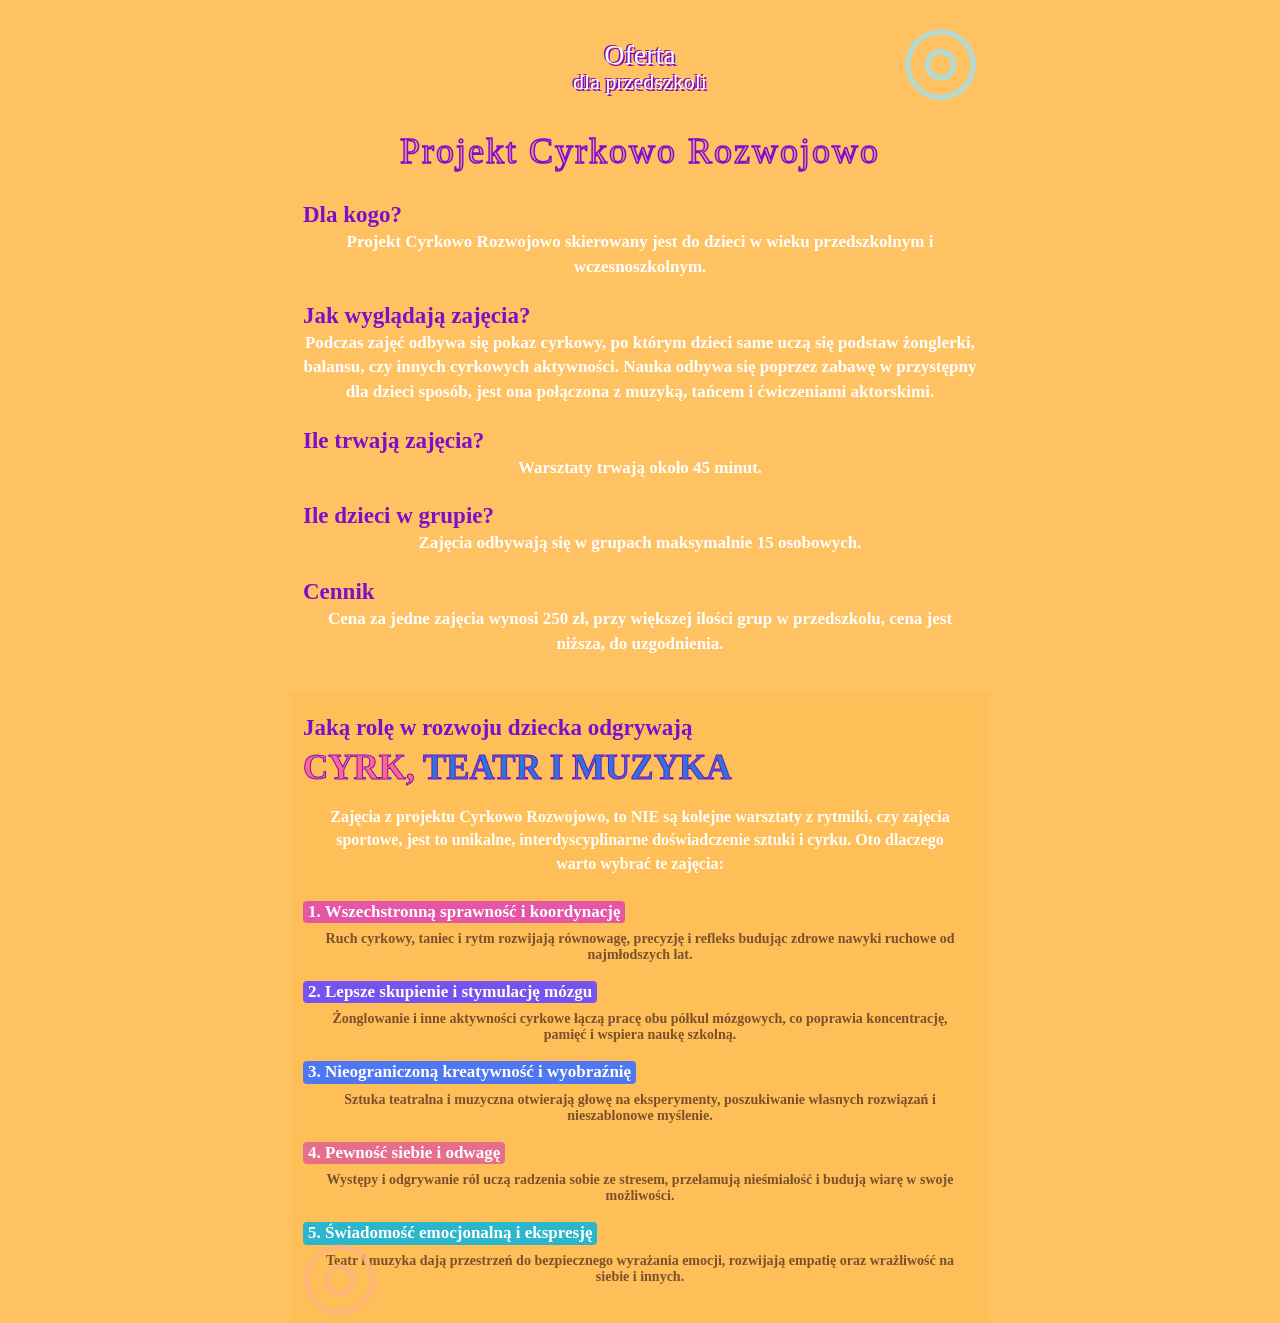
==== cyrkowo-rozwojowo.html @ 3b6eecaa "updates" ====
<!doctype html>
<html lang="pl">
<head>
    <meta charset="utf-8">
    <meta name="viewport" content="width=device-width,initial-scale=1">
    <title>Cyrkowo Rozwojowo | Animacje Jagódka</title>
    <meta name="description"
          content="Projekt Cyrkowo Rozwojowo — twórcze zajęcia cyrkowe dla dzieci w wieku przedszkolnym.">
    <link rel="stylesheet" href="css/styles.css">
    <script src="js/site-header.js" defer></script>
</head>
<body class="offer-page">
<site-header current="offer"></site-header>
<main class="offer-content doodles">
    <header class="offer-heading"><p>Oferta<br><span>dla przedszkoli</span></p>
        <h1>Projekt Cyrkowo Rozwojowo</h1></header>
    <section class="offer-details" aria-label="Informacje o projekcie">
        <h2>Dla kogo?</h2>
        <p>Projekt Cyrkowo Rozwojowo skierowany jest do dzieci w wieku przedszkolnym i wczesnoszkolnym.</p>
        <h2>Jak wyglądają zajęcia?</h2>
        <p>Podczas zajęć odbywa się pokaz cyrkowy, po którym dzieci same uczą się podstaw żonglerki, balansu, czy innych
            cyrkowych aktywności. Nauka odbywa się poprzez zabawę w przystępny dla dzieci sposób, jest ona połączona z
            muzyką, tańcem i ćwiczeniami aktorskimi.</p>
        <h2>Ile trwają zajęcia?</h2>
        <p>Warsztaty trwają około 45 minut.</p>
        <h2>Ile dzieci w grupie?</h2>
        <p>Zajęcia odbywają się w grupach maksymalnie 15 osobowych.</p>
        <h2>Cennik</h2>
        <p>Cena za jedne zajęcia wynosi 250 zł, przy większej ilości grup w przedszkolu, cena jest niższa, do
            uzgodnienia.</p>
    </section>
    <section class="benefits" aria-labelledby="benefits-title"><h2 id="benefits-title">Jaką rolę w rozwoju dziecka
        odgrywają</h2>
        <h3><span>CYRK,</span> TEATR I MUZYKA</h3>
        <p>Zajęcia z projektu Cyrkowo Rozwojowo, to NIE są kolejne warsztaty z rytmiki, czy zajęcia sportowe, jest to
            unikalne, interdyscyplinarne doświadczenie sztuki i cyrku. Oto dlaczego warto wybrać te zajęcia:</p>
        <ol>
            <li><h4>Wszechstronną sprawność i koordynację</h4>
                <p>Ruch cyrkowy, taniec i rytm rozwijają równowagę, precyzję i refleks budując zdrowe nawyki ruchowe od
                    najmłodszych lat.</p></li>
            <li><h4>Lepsze skupienie i stymulację mózgu</h4>
                <p>Żonglowanie i inne aktywności cyrkowe łączą pracę obu półkul mózgowych, co poprawia koncentrację,
                    pamięć i wspiera naukę szkolną.</p></li>
            <li><h4>Nieograniczoną kreatywność i wyobraźnię</h4>
                <p>Sztuka teatralna i muzyczna otwierają głowę na eksperymenty, poszukiwanie własnych rozwiązań i
                    nieszablonowe myślenie.</p></li>
            <li><h4>Pewność siebie i odwagę</h4>
                <p>Występy i odgrywanie ról uczą radzenia sobie ze stresem, przełamują nieśmiałość i budują wiarę w
                    swoje możliwości.</p></li>
            <li><h4>Świadomość emocjonalną i ekspresję</h4>
                <p>Teatr i muzyka dają przestrzeń do bezpiecznego wyrażania emocji, rozwijają empatię oraz wrażliwość na
                    siebie i innych.</p></li>
        </ol>
    </section>
</main>
</body>
</html>
---- css/styles.css ----
:root{--green:#69c795;--orange:#ffc263;--red:#ef4a2f;--cream:#fff2c2;--purple:#7d0fc8;--blue:#167ebd;--ink:#5b351d}*{box-sizing:border-box}html{scroll-behavior:smooth}body{margin:0;font-family:"Comic Sans MS","Comic Sans",cursive;color:#fff;background:var(--green)}a{color:inherit;text-decoration:none}
.site-header{position:absolute;inset:0 0 auto;z-index:5;height:150px;pointer-events:none}.navbar{width:min(1180px,100% - 32px);margin:auto;display:flex;justify-content:space-between;align-items:flex-start;gap:40px;pointer-events:auto}.brand{width:158px;height:125px;padding:25px 4px 10px;display:flex;flex-direction:column;align-items:center;justify-content:center;border-radius:44% 56% 48% 52%;background:rgba(168,224,221,.82);color:#fff;font:700 38px/.8 "Comic Sans MS",cursive;letter-spacing:-4px;text-shadow:-2px -2px 0 var(--purple),2px -2px 0 var(--purple),-2px 2px 0 var(--purple),2px 2px 0 var(--purple);transform:rotate(-2deg)}.brand-small{color:#27612a;font-size:21px;letter-spacing:2px;text-shadow:none;transform:rotate(-12deg)}.brand>span:last-child>span{display:inline-block;color:#8d36c9}.nav-links{display:flex;gap:clamp(34px,7vw,92px);padding-top:48px}.nav-links a{position:relative;z-index:0;color:#fff;font-size:31px;font-weight:700;line-height:1;text-shadow:-2px -2px 0 var(--purple),2px -2px 0 var(--purple),-2px 2px 0 var(--purple),2px 2px 0 var(--purple)}.nav-links a:before{content:"";position:absolute;z-index:-1;inset:-17px -27px;background:#addddd;opacity:.85;border-radius:44% 56% 48% 52%}.nav-links a:last-child:before{background:#fff02e;border-radius:50%}.nav-links a[aria-current=page]{color:#fff59b}
.home-hero{position:relative;min-height:100vh;overflow:hidden;padding-top:280px}.home-copy{position:relative;z-index:2;width:min(760px,100% - 260px);margin:0 auto;text-align:center}.home-eyebrow{margin:34px 0 4px;color:var(--cream);font-size:clamp(32px,4.3vw,58px);line-height:1.2;font-weight:700;text-shadow:3px 3px #8a6844}.home-copy h1{margin:0;font-size:clamp(55px,7vw,92px);line-height:1.1;letter-spacing:3px;background:linear-gradient(90deg,#e84426 5%,#ff9b22 20%,#19abd0 38%,#ca16d0 54%,#67b537 72%,#f04c35 90%);-webkit-background-clip:text;color:transparent;-webkit-text-stroke:2px #836144}.home-skills{margin:63px auto 0;padding:0;display:flex;flex-wrap:wrap;justify-content:center;gap:22px 24px;list-style:none;font-size:clamp(23px,3vw,38px);line-height:1.1;font-weight:700}.home-skills li{color:#f6535d;-webkit-text-stroke:1.5px #713120}.home-skills li:nth-child(2){color:#bedc36}.home-skills li:nth-child(3){color:#42d8da}.home-skills li:nth-child(4){color:#ff9a2e}.home-skills li:nth-child(5){color:#ce43ee}.home-skills li:nth-child(6){color:#fff0b3}.home-more{margin:65px 0 30px;color:var(--cream);font-size:clamp(21px,2.7vw,34px);font-weight:700;text-shadow:2px 2px #98704d}.tree{position:absolute;inset:-40px auto 0 0;width:45%;height:100%;background:radial-gradient(ellipse at 28% 15%,rgba(31,157,60,.85) 0 22%,transparent 43%),radial-gradient(ellipse at 12% 26%,#85d126 0 24%,transparent 48%),radial-gradient(ellipse at 34% 28%,#2eb85b 0 25%,transparent 50%);opacity:.9}.tree span{position:absolute;left:60px;top:285px;width:85px;height:72%;background:linear-gradient(90deg,#854432,#b44f37 40%,#633827 70%,#a24c32);clip-path:polygon(25% 0,50% 9%,73% 0,68% 32%,95% 100%,2% 100%,29% 32%)}.juggling{position:absolute;right:1%;top:46%;width:190px;height:260px}.juggling i{position:absolute;width:62px;height:116px;border-radius:50%;background:repeating-linear-gradient(35deg,#7c55b0 0 22px,#78c5b3 23px 46px);transform:rotate(29deg)}.juggling i:nth-child(2){right:0;top:45px;background:repeating-linear-gradient(-35deg,#c8d55c 0 22px,#e7d55c 23px 46px)}.juggling b{position:absolute;width:18px;height:10px;background:#89ced1;transform:rotate(23deg);top:-30px;left:10px;box-shadow:66px -43px 0 #89ced1,116px -4px 0 #89ced1}
.about-layout{min-height:100vh;display:grid;grid-template-columns:41% 59%;background:var(--red)}.about-photo{min-height:100vh;background:url('../assets/jagoda-stasienko.jpg') center/cover no-repeat}.about-copy{min-height:100vh;padding:55px max(38px,8vw) 45px;display:flex;flex-direction:column;align-items:center;justify-content:center;text-align:center}.about-copy h1,.contact-content h1{margin:0 0 24px;color:#fff;font-size:clamp(35px,5vw,55px);text-shadow:-2px -2px 0 #173f8e,2px -2px 0 #173f8e,-2px 2px 0 #173f8e,2px 2px 0 #173f8e}.about-copy p{max-width:590px;margin:0;font-size:clamp(18px,2vw,27px);font-weight:700;line-height:1.47}.doodles{position:relative;overflow:hidden}.doodles:before,.doodles:after{content:"◎";position:absolute;color:rgba(167,222,230,.85);font-size:92px;line-height:1}.doodles:before{top:12px;right:7px;transform:rotate(18deg)}.doodles:after{left:7px;bottom:4px;color:rgba(255,176,132,.7);transform:rotate(-18deg)}
.offer-page,.contact-page{background:var(--orange)}.offer-content{max-width:700px;min-height:100vh;margin:auto;padding:42px 13px 30px;text-align:center}.offer-heading p{margin:0;color:#fff;font-size:28px;line-height:.9;text-shadow:-1.5px -1.5px var(--purple),1.5px 1.5px var(--purple)}.offer-heading p span{font-size:22px}.offer-heading h1{margin:38px 0 30px;color:#f78a90;font-size:36px;font-weight:400;letter-spacing:2px;-webkit-text-stroke:1.5px var(--purple)}.offer-details h2,.benefits>h2{margin:23px 0 2px;color:var(--purple);font-size:23px;text-align:left}.offer-details p{margin:0;font-size:17px;font-weight:700;line-height:1.45}.benefits{margin:35px -13px -30px;padding:1px 13px 20px;background:rgba(255,190,85,.75)}.benefits>h3{margin:7px 0 17px;color:#2678dc;font-size:35px;text-align:left;-webkit-text-stroke:1px var(--purple)}.benefits>h3 span{color:#ff6689}.benefits>p{margin:0 auto 26px;max-width:640px;font-size:16px;font-weight:700;line-height:1.45}.benefits ol{margin:0;padding:0;list-style:none;counter-reset:points;text-align:left}.benefits li{counter-increment:points;margin:0 0 18px}.benefits h4{display:inline-block;margin:0;padding:1px 5px;border-radius:4px;background:#e756a5;color:#fff;font-size:17px;line-height:1.2}.benefits h4:before{content:counter(points) ". "}.benefits li:nth-child(2) h4{background:#7852ef}.benefits li:nth-child(3) h4{background:#4f77f2}.benefits li:nth-child(4) h4{background:#e76e89}.benefits li:nth-child(5) h4{background:#2bb6cc}.benefits li p{margin:8px 20px 0;color:#79512d;font-size:14px;font-weight:700;text-align:center}
.contact-content{position:relative;min-height:100vh;padding:110px max(9vw,35px)}.contact-content h1{width:max-content;margin:0 0 48px;font-size:54px}.contact-content address{display:grid;gap:25px;font:normal 700 clamp(20px,3vw,31px)/1.2 Arial,sans-serif;color:#111}.contact-content address a{width:max-content;max-width:75%;text-shadow:1px 1px #fff}.contact-content address span{color:#fff;font:44px/.5 "Comic Sans MS",cursive;text-shadow:1px 1px #4ebadb;vertical-align:-6px}.flowers{position:absolute;right:8%;bottom:13%;width:160px;height:135px;border-bottom:13px solid #73bf10;transform:rotate(8deg)}.flowers i{position:absolute;bottom:0;left:45px;width:11px;height:90px;background:#71c20a;transform:rotate(-16deg)}.flowers i:before{content:"✿";position:absolute;top:-40px;left:-28px;color:#c64d59;font:68px/1 sans-serif}.flowers i:last-child{left:104px;height:68px;transform:rotate(14deg)}.flowers i:last-child:before{color:#d65ecf;font-size:50px}
@media (min-width:701px){.about-page .site-header,.offer-page .site-header,.contact-page .site-header{position:fixed;transform:translateY(-200px);transition:transform .2s}.about-page .site-header:focus-within,.offer-page .site-header:focus-within,.contact-page .site-header:focus-within{transform:none}}
@media (max-width:700px){.site-header{position:relative;height:auto;background:rgba(76,177,126,.95)}.navbar{width:100%;padding:8px 12px;align-items:center}.brand{width:auto;height:auto;padding:0;background:none;border-radius:0;font-size:22px;line-height:1;letter-spacing:-2px}.brand-small{display:none}.nav-links{gap:15px;padding:0}.nav-links a{font-size:17px;text-shadow:-1px -1px 0 var(--purple),1px 1px 0 var(--purple)}.nav-links a:before{display:none}.home-hero{min-height:calc(100vh - 50px);padding-top:170px}.home-copy{width:calc(100% - 34px)}.home-skills{margin-top:42px}.home-more{margin-top:48px}.tree{width:55%;opacity:.48}.tree span{left:18px;top:230px;width:58px}.juggling{opacity:.5;right:-80px}.about-layout{grid-template-columns:41% 59%;min-height:calc(100vh - 50px)}.about-photo,.about-copy{min-height:calc(100vh - 50px)}.about-copy{padding:30px 18px}.about-copy h1{margin-bottom:18px}.about-copy p{font-size:clamp(13px,3.2vw,20px)}.offer-content{padding-top:20px}.contact-content{min-height:calc(100vh - 50px);padding-top:55px}.contact-content address a{max-width:100%}}
@media (max-width:460px){.navbar{gap:8px}.nav-links{gap:9px}.nav-links a{font-size:14px}.about-layout{display:block}.about-photo{min-height:74vh;background-position:center}.about-copy{min-height:auto;padding:40px 24px 50px}.about-copy p{font-size:17px}.offer-heading h1{font-size:29px}.offer-details h2,.benefits>h2{font-size:19px}.offer-details p{font-size:14px}.benefits>h3{font-size:27px}.contact-content{padding-inline:22px}.contact-content h1{font-size:43px}.contact-content address{font-size:18px}.flowers{opacity:.75;right:4%;bottom:10%}}
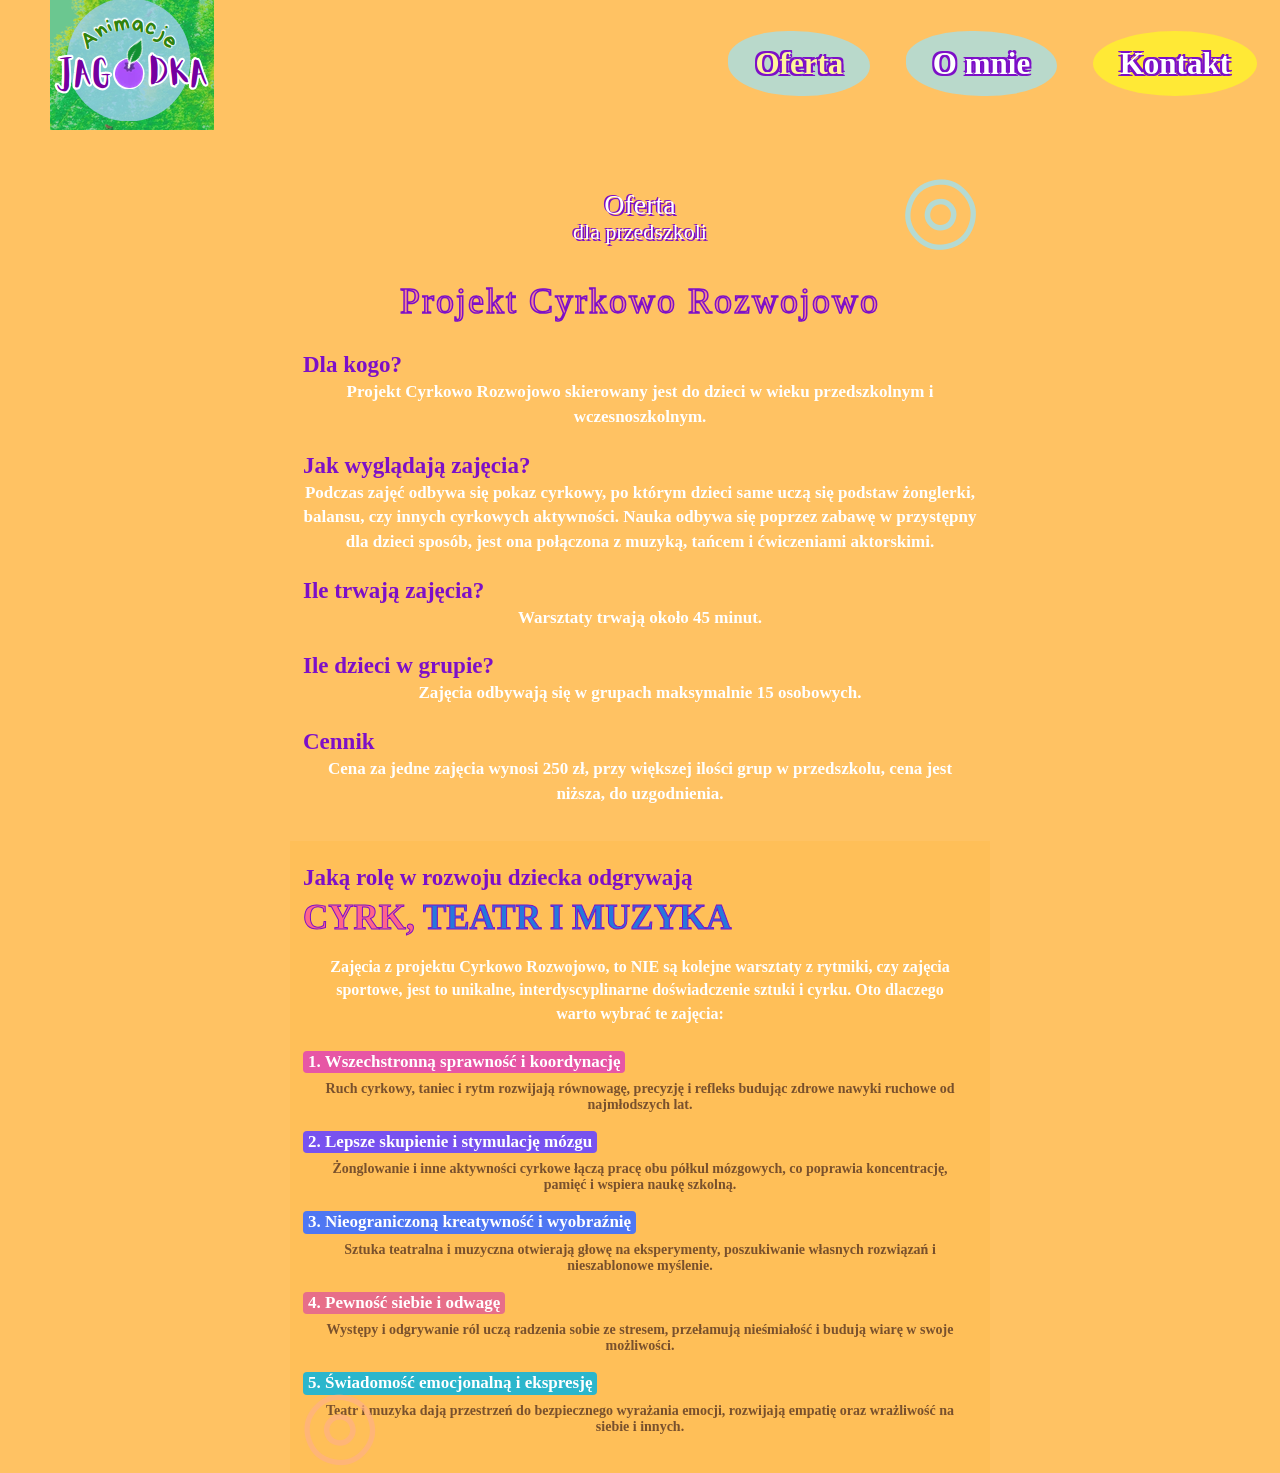
==== commit fde02a0b: "wip" ====
--- a/cyrkowo-rozwojowo.html
+++ b/cyrkowo-rozwojowo.html
@@ -7,10 +7,20 @@
     <meta name="description"
           content="Projekt Cyrkowo Rozwojowo — twórcze zajęcia cyrkowe dla dzieci w wieku przedszkolnym.">
     <link rel="stylesheet" href="css/styles.css">
-    <script src="js/site-header.js" defer></script>
 </head>
 <body class="offer-page">
-<site-header current="offer"></site-header>
+<header class="site-header">
+    <nav class="navbar" aria-label="Główna nawigacja">
+        <a class="brand" href="index.html" aria-label="Animacje Jagódka — strona główna">
+            <img src="assets/logo.png" alt="Animacje Jagódka">
+        </a>
+        <div class="nav-links">
+            <a href="cyrkowo-rozwojowo.html" aria-current="page">Oferta</a>
+            <a href="o-mnie.html">O mnie</a>
+            <a href="kontakt.html">Kontakt</a>
+        </div>
+    </nav>
+</header>
 <main class="offer-content doodles">
     <header class="offer-heading"><p>Oferta<br><span>dla przedszkoli</span></p>
         <h1>Projekt Cyrkowo Rozwojowo</h1></header>
--- a/css/styles.css
+++ b/css/styles.css
@@ -1,9 +1,656 @@
-:root{--green:#69c795;--orange:#ffc263;--red:#ef4a2f;--cream:#fff2c2;--purple:#7d0fc8;--blue:#167ebd;--ink:#5b351d}*{box-sizing:border-box}html{scroll-behavior:smooth}body{margin:0;font-family:"Comic Sans MS","Comic Sans",cursive;color:#fff;background:var(--green)}a{color:inherit;text-decoration:none}
-.site-header{position:absolute;inset:0 0 auto;z-index:5;height:150px;pointer-events:none}.navbar{width:min(1180px,100% - 32px);margin:auto;display:flex;justify-content:space-between;align-items:flex-start;gap:40px;pointer-events:auto}.brand{width:158px;height:125px;padding:25px 4px 10px;display:flex;flex-direction:column;align-items:center;justify-content:center;border-radius:44% 56% 48% 52%;background:rgba(168,224,221,.82);color:#fff;font:700 38px/.8 "Comic Sans MS",cursive;letter-spacing:-4px;text-shadow:-2px -2px 0 var(--purple),2px -2px 0 var(--purple),-2px 2px 0 var(--purple),2px 2px 0 var(--purple);transform:rotate(-2deg)}.brand-small{color:#27612a;font-size:21px;letter-spacing:2px;text-shadow:none;transform:rotate(-12deg)}.brand>span:last-child>span{display:inline-block;color:#8d36c9}.nav-links{display:flex;gap:clamp(34px,7vw,92px);padding-top:48px}.nav-links a{position:relative;z-index:0;color:#fff;font-size:31px;font-weight:700;line-height:1;text-shadow:-2px -2px 0 var(--purple),2px -2px 0 var(--purple),-2px 2px 0 var(--purple),2px 2px 0 var(--purple)}.nav-links a:before{content:"";position:absolute;z-index:-1;inset:-17px -27px;background:#addddd;opacity:.85;border-radius:44% 56% 48% 52%}.nav-links a:last-child:before{background:#fff02e;border-radius:50%}.nav-links a[aria-current=page]{color:#fff59b}
-.home-hero{position:relative;min-height:100vh;overflow:hidden;padding-top:280px}.home-copy{position:relative;z-index:2;width:min(760px,100% - 260px);margin:0 auto;text-align:center}.home-eyebrow{margin:34px 0 4px;color:var(--cream);font-size:clamp(32px,4.3vw,58px);line-height:1.2;font-weight:700;text-shadow:3px 3px #8a6844}.home-copy h1{margin:0;font-size:clamp(55px,7vw,92px);line-height:1.1;letter-spacing:3px;background:linear-gradient(90deg,#e84426 5%,#ff9b22 20%,#19abd0 38%,#ca16d0 54%,#67b537 72%,#f04c35 90%);-webkit-background-clip:text;color:transparent;-webkit-text-stroke:2px #836144}.home-skills{margin:63px auto 0;padding:0;display:flex;flex-wrap:wrap;justify-content:center;gap:22px 24px;list-style:none;font-size:clamp(23px,3vw,38px);line-height:1.1;font-weight:700}.home-skills li{color:#f6535d;-webkit-text-stroke:1.5px #713120}.home-skills li:nth-child(2){color:#bedc36}.home-skills li:nth-child(3){color:#42d8da}.home-skills li:nth-child(4){color:#ff9a2e}.home-skills li:nth-child(5){color:#ce43ee}.home-skills li:nth-child(6){color:#fff0b3}.home-more{margin:65px 0 30px;color:var(--cream);font-size:clamp(21px,2.7vw,34px);font-weight:700;text-shadow:2px 2px #98704d}.tree{position:absolute;inset:-40px auto 0 0;width:45%;height:100%;background:radial-gradient(ellipse at 28% 15%,rgba(31,157,60,.85) 0 22%,transparent 43%),radial-gradient(ellipse at 12% 26%,#85d126 0 24%,transparent 48%),radial-gradient(ellipse at 34% 28%,#2eb85b 0 25%,transparent 50%);opacity:.9}.tree span{position:absolute;left:60px;top:285px;width:85px;height:72%;background:linear-gradient(90deg,#854432,#b44f37 40%,#633827 70%,#a24c32);clip-path:polygon(25% 0,50% 9%,73% 0,68% 32%,95% 100%,2% 100%,29% 32%)}.juggling{position:absolute;right:1%;top:46%;width:190px;height:260px}.juggling i{position:absolute;width:62px;height:116px;border-radius:50%;background:repeating-linear-gradient(35deg,#7c55b0 0 22px,#78c5b3 23px 46px);transform:rotate(29deg)}.juggling i:nth-child(2){right:0;top:45px;background:repeating-linear-gradient(-35deg,#c8d55c 0 22px,#e7d55c 23px 46px)}.juggling b{position:absolute;width:18px;height:10px;background:#89ced1;transform:rotate(23deg);top:-30px;left:10px;box-shadow:66px -43px 0 #89ced1,116px -4px 0 #89ced1}
-.about-layout{min-height:100vh;display:grid;grid-template-columns:41% 59%;background:var(--red)}.about-photo{min-height:100vh;background:url('../assets/jagoda-stasienko.jpg') center/cover no-repeat}.about-copy{min-height:100vh;padding:55px max(38px,8vw) 45px;display:flex;flex-direction:column;align-items:center;justify-content:center;text-align:center}.about-copy h1,.contact-content h1{margin:0 0 24px;color:#fff;font-size:clamp(35px,5vw,55px);text-shadow:-2px -2px 0 #173f8e,2px -2px 0 #173f8e,-2px 2px 0 #173f8e,2px 2px 0 #173f8e}.about-copy p{max-width:590px;margin:0;font-size:clamp(18px,2vw,27px);font-weight:700;line-height:1.47}.doodles{position:relative;overflow:hidden}.doodles:before,.doodles:after{content:"◎";position:absolute;color:rgba(167,222,230,.85);font-size:92px;line-height:1}.doodles:before{top:12px;right:7px;transform:rotate(18deg)}.doodles:after{left:7px;bottom:4px;color:rgba(255,176,132,.7);transform:rotate(-18deg)}
-.offer-page,.contact-page{background:var(--orange)}.offer-content{max-width:700px;min-height:100vh;margin:auto;padding:42px 13px 30px;text-align:center}.offer-heading p{margin:0;color:#fff;font-size:28px;line-height:.9;text-shadow:-1.5px -1.5px var(--purple),1.5px 1.5px var(--purple)}.offer-heading p span{font-size:22px}.offer-heading h1{margin:38px 0 30px;color:#f78a90;font-size:36px;font-weight:400;letter-spacing:2px;-webkit-text-stroke:1.5px var(--purple)}.offer-details h2,.benefits>h2{margin:23px 0 2px;color:var(--purple);font-size:23px;text-align:left}.offer-details p{margin:0;font-size:17px;font-weight:700;line-height:1.45}.benefits{margin:35px -13px -30px;padding:1px 13px 20px;background:rgba(255,190,85,.75)}.benefits>h3{margin:7px 0 17px;color:#2678dc;font-size:35px;text-align:left;-webkit-text-stroke:1px var(--purple)}.benefits>h3 span{color:#ff6689}.benefits>p{margin:0 auto 26px;max-width:640px;font-size:16px;font-weight:700;line-height:1.45}.benefits ol{margin:0;padding:0;list-style:none;counter-reset:points;text-align:left}.benefits li{counter-increment:points;margin:0 0 18px}.benefits h4{display:inline-block;margin:0;padding:1px 5px;border-radius:4px;background:#e756a5;color:#fff;font-size:17px;line-height:1.2}.benefits h4:before{content:counter(points) ". "}.benefits li:nth-child(2) h4{background:#7852ef}.benefits li:nth-child(3) h4{background:#4f77f2}.benefits li:nth-child(4) h4{background:#e76e89}.benefits li:nth-child(5) h4{background:#2bb6cc}.benefits li p{margin:8px 20px 0;color:#79512d;font-size:14px;font-weight:700;text-align:center}
-.contact-content{position:relative;min-height:100vh;padding:110px max(9vw,35px)}.contact-content h1{width:max-content;margin:0 0 48px;font-size:54px}.contact-content address{display:grid;gap:25px;font:normal 700 clamp(20px,3vw,31px)/1.2 Arial,sans-serif;color:#111}.contact-content address a{width:max-content;max-width:75%;text-shadow:1px 1px #fff}.contact-content address span{color:#fff;font:44px/.5 "Comic Sans MS",cursive;text-shadow:1px 1px #4ebadb;vertical-align:-6px}.flowers{position:absolute;right:8%;bottom:13%;width:160px;height:135px;border-bottom:13px solid #73bf10;transform:rotate(8deg)}.flowers i{position:absolute;bottom:0;left:45px;width:11px;height:90px;background:#71c20a;transform:rotate(-16deg)}.flowers i:before{content:"✿";position:absolute;top:-40px;left:-28px;color:#c64d59;font:68px/1 sans-serif}.flowers i:last-child{left:104px;height:68px;transform:rotate(14deg)}.flowers i:last-child:before{color:#d65ecf;font-size:50px}
-@media (min-width:701px){.about-page .site-header,.offer-page .site-header,.contact-page .site-header{position:fixed;transform:translateY(-200px);transition:transform .2s}.about-page .site-header:focus-within,.offer-page .site-header:focus-within,.contact-page .site-header:focus-within{transform:none}}
-@media (max-width:700px){.site-header{position:relative;height:auto;background:rgba(76,177,126,.95)}.navbar{width:100%;padding:8px 12px;align-items:center}.brand{width:auto;height:auto;padding:0;background:none;border-radius:0;font-size:22px;line-height:1;letter-spacing:-2px}.brand-small{display:none}.nav-links{gap:15px;padding:0}.nav-links a{font-size:17px;text-shadow:-1px -1px 0 var(--purple),1px 1px 0 var(--purple)}.nav-links a:before{display:none}.home-hero{min-height:calc(100vh - 50px);padding-top:170px}.home-copy{width:calc(100% - 34px)}.home-skills{margin-top:42px}.home-more{margin-top:48px}.tree{width:55%;opacity:.48}.tree span{left:18px;top:230px;width:58px}.juggling{opacity:.5;right:-80px}.about-layout{grid-template-columns:41% 59%;min-height:calc(100vh - 50px)}.about-photo,.about-copy{min-height:calc(100vh - 50px)}.about-copy{padding:30px 18px}.about-copy h1{margin-bottom:18px}.about-copy p{font-size:clamp(13px,3.2vw,20px)}.offer-content{padding-top:20px}.contact-content{min-height:calc(100vh - 50px);padding-top:55px}.contact-content address a{max-width:100%}}
-@media (max-width:460px){.navbar{gap:8px}.nav-links{gap:9px}.nav-links a{font-size:14px}.about-layout{display:block}.about-photo{min-height:74vh;background-position:center}.about-copy{min-height:auto;padding:40px 24px 50px}.about-copy p{font-size:17px}.offer-heading h1{font-size:29px}.offer-details h2,.benefits>h2{font-size:19px}.offer-details p{font-size:14px}.benefits>h3{font-size:27px}.contact-content{padding-inline:22px}.contact-content h1{font-size:43px}.contact-content address{font-size:18px}.flowers{opacity:.75;right:4%;bottom:10%}}
+:root {
+    --green: #69c795;
+    --orange: #ffc263;
+    --red: #ef4a2f;
+    --cream: #fff2c2;
+    --purple: #7d0fc8;
+    --blue: #167ebd;
+    --ink: #5b351d
+}
+
+* {
+    box-sizing: border-box
+}
+
+html {
+    scroll-behavior: smooth
+}
+
+body {
+    margin: 0;
+    font-family: "Comic Sans MS", "Comic Sans", cursive;
+    color: #fff;
+    background: var(--green)
+}
+
+a {
+    color: inherit;
+    text-decoration: none
+}
+
+.site-header {
+    position: relative;
+    z-index: 5;
+    height: 150px;
+    background: var(--green);
+    pointer-events: none
+}
+
+.home-page .site-header {
+    position: absolute;
+    inset: 0 0 auto;
+    background: transparent
+}
+
+.navbar {
+    width: min(1180px, 100% - 32px);
+    margin: auto;
+    display: flex;
+    justify-content: space-between;
+    align-items: flex-start;
+    gap: 40px;
+    pointer-events: auto
+}
+
+.brand {
+    display: block;
+    width: 164px;
+    height: 130px
+}
+
+.brand img {
+    display: block;
+    width: 100%;
+    height: 100%;
+    object-fit: contain
+}
+
+.nav-links {
+    display: flex;
+    gap: clamp(34px, 7vw, 92px);
+    padding-top: 48px
+}
+
+.nav-links a {
+    position: relative;
+    z-index: 0;
+    color: #fff;
+    font-size: 31px;
+    font-weight: 700;
+    line-height: 1;
+    text-shadow: -2px -2px 0 var(--purple), 2px -2px 0 var(--purple), -2px 2px 0 var(--purple), 2px 2px 0 var(--purple)
+}
+
+.nav-links a:before {
+    content: "";
+    position: absolute;
+    z-index: -1;
+    inset: -17px -27px;
+    background: #addddd;
+    opacity: .85;
+    border-radius: 44% 56% 48% 52%
+}
+
+.nav-links a:last-child:before {
+    background: #fff02e;
+    border-radius: 50%
+}
+
+.nav-links a[aria-current=page] {
+    color: #fff59b
+}
+
+.home-hero {
+    position: relative;
+    min-height: 100vh;
+    overflow: hidden;
+    padding-top: 280px
+}
+
+.home-copy {
+    position: relative;
+    z-index: 2;
+    width: min(760px, 100% - 260px);
+    margin: 0 auto;
+    text-align: center
+}
+
+.home-eyebrow {
+    margin: 34px 0 4px;
+    color: var(--cream);
+    font-size: clamp(32px, 4.3vw, 58px);
+    line-height: 1.2;
+    font-weight: 700;
+    text-shadow: 3px 3px #8a6844
+}
+
+.home-copy h1 {
+    margin: 0;
+    font-size: clamp(55px, 7vw, 92px);
+    line-height: 1.1;
+    letter-spacing: 3px;
+    background: linear-gradient(90deg, #e84426 5%, #ff9b22 20%, #19abd0 38%, #ca16d0 54%, #67b537 72%, #f04c35 90%);
+    -webkit-background-clip: text;
+    color: transparent;
+    -webkit-text-stroke: 2px #836144
+}
+
+.home-skills {
+    margin: 63px auto 0;
+    padding: 0;
+    display: flex;
+    flex-wrap: wrap;
+    justify-content: center;
+    gap: 22px 24px;
+    list-style: none;
+    font-size: clamp(23px, 3vw, 38px);
+    line-height: 1.1;
+    font-weight: 700
+}
+
+.home-skills li {
+    color: #f6535d;
+    -webkit-text-stroke: 1.5px #713120
+}
+
+.home-skills li:nth-child(2) {
+    color: #bedc36
+}
+
+.home-skills li:nth-child(3) {
+    color: #42d8da
+}
+
+.home-skills li:nth-child(4) {
+    color: #ff9a2e
+}
+
+.home-skills li:nth-child(5) {
+    color: #ce43ee
+}
+
+.home-skills li:nth-child(6) {
+    color: #fff0b3
+}
+
+.home-more {
+    margin: 65px 0 30px;
+    color: var(--cream);
+    font-size: clamp(21px, 2.7vw, 34px);
+    font-weight: 700;
+    text-shadow: 2px 2px #98704d
+}
+
+.tree {
+    position: absolute;
+    z-index: 1;
+    left: 0;
+    top: 0;
+    width: min(48vw, 543px);
+    height: auto;
+    mix-blend-mode: multiply
+}
+
+.juggling {
+    position: absolute;
+    right: 1%;
+    top: 46%;
+    width: 190px;
+    height: 260px
+}
+
+.juggling i {
+    position: absolute;
+    width: 62px;
+    height: 116px;
+    border-radius: 50%;
+    background: repeating-linear-gradient(35deg, #7c55b0 0 22px, #78c5b3 23px 46px);
+    transform: rotate(29deg)
+}
+
+.juggling i:nth-child(2) {
+    right: 0;
+    top: 45px;
+    background: repeating-linear-gradient(-35deg, #c8d55c 0 22px, #e7d55c 23px 46px)
+}
+
+.juggling b {
+    position: absolute;
+    width: 18px;
+    height: 10px;
+    background: #89ced1;
+    transform: rotate(23deg);
+    top: -30px;
+    left: 10px;
+    box-shadow: 66px -43px 0 #89ced1, 116px -4px 0 #89ced1
+}
+
+.about-layout {
+    min-height: 100vh;
+    display: grid;
+    grid-template-columns:41% 59%;
+    background: var(--red)
+}
+
+.about-photo {
+    min-height: 100vh;
+    background: url('../assets/jagoda-stasienko.jpg') center/cover no-repeat
+}
+
+.about-copy {
+    min-height: 100vh;
+    padding: 55px max(38px, 8vw) 45px;
+    display: flex;
+    flex-direction: column;
+    align-items: center;
+    justify-content: center;
+    text-align: center
+}
+
+.about-copy h1, .contact-content h1 {
+    margin: 0 0 24px;
+    color: #fff;
+    font-size: clamp(35px, 5vw, 55px);
+    text-shadow: -2px -2px 0 #173f8e, 2px -2px 0 #173f8e, -2px 2px 0 #173f8e, 2px 2px 0 #173f8e
+}
+
+.about-copy p {
+    max-width: 590px;
+    margin: 0;
+    font-size: clamp(18px, 2vw, 27px);
+    font-weight: 700;
+    line-height: 1.47
+}
+
+.doodles {
+    position: relative;
+    overflow: hidden
+}
+
+.doodles:before, .doodles:after {
+    content: "◎";
+    position: absolute;
+    color: rgba(167, 222, 230, .85);
+    font-size: 92px;
+    line-height: 1
+}
+
+.doodles:before {
+    top: 12px;
+    right: 7px;
+    transform: rotate(18deg)
+}
+
+.doodles:after {
+    left: 7px;
+    bottom: 4px;
+    color: rgba(255, 176, 132, .7);
+    transform: rotate(-18deg)
+}
+
+.offer-page, .contact-page {
+    background: var(--orange)
+}
+
+.offer-content {
+    max-width: 700px;
+    min-height: 100vh;
+    margin: auto;
+    padding: 42px 13px 30px;
+    text-align: center
+}
+
+.offer-heading p {
+    margin: 0;
+    color: #fff;
+    font-size: 28px;
+    line-height: .9;
+    text-shadow: -1.5px -1.5px var(--purple), 1.5px 1.5px var(--purple)
+}
+
+.offer-heading p span {
+    font-size: 22px
+}
+
+.offer-heading h1 {
+    margin: 38px 0 30px;
+    color: #f78a90;
+    font-size: 36px;
+    font-weight: 400;
+    letter-spacing: 2px;
+    -webkit-text-stroke: 1.5px var(--purple)
+}
+
+.offer-details h2, .benefits > h2 {
+    margin: 23px 0 2px;
+    color: var(--purple);
+    font-size: 23px;
+    text-align: left
+}
+
+.offer-details p {
+    margin: 0;
+    font-size: 17px;
+    font-weight: 700;
+    line-height: 1.45
+}
+
+.benefits {
+    margin: 35px -13px -30px;
+    padding: 1px 13px 20px;
+    background: rgba(255, 190, 85, .75)
+}
+
+.benefits > h3 {
+    margin: 7px 0 17px;
+    color: #2678dc;
+    font-size: 35px;
+    text-align: left;
+    -webkit-text-stroke: 1px var(--purple)
+}
+
+.benefits > h3 span {
+    color: #ff6689
+}
+
+.benefits > p {
+    margin: 0 auto 26px;
+    max-width: 640px;
+    font-size: 16px;
+    font-weight: 700;
+    line-height: 1.45
+}
+
+.benefits ol {
+    margin: 0;
+    padding: 0;
+    list-style: none;
+    counter-reset: points;
+    text-align: left
+}
+
+.benefits li {
+    counter-increment: points;
+    margin: 0 0 18px
+}
+
+.benefits h4 {
+    display: inline-block;
+    margin: 0;
+    padding: 1px 5px;
+    border-radius: 4px;
+    background: #e756a5;
+    color: #fff;
+    font-size: 17px;
+    line-height: 1.2
+}
+
+.benefits h4:before {
+    content: counter(points) ". "
+}
+
+.benefits li:nth-child(2) h4 {
+    background: #7852ef
+}
+
+.benefits li:nth-child(3) h4 {
+    background: #4f77f2
+}
+
+.benefits li:nth-child(4) h4 {
+    background: #e76e89
+}
+
+.benefits li:nth-child(5) h4 {
+    background: #2bb6cc
+}
+
+.benefits li p {
+    margin: 8px 20px 0;
+    color: #79512d;
+    font-size: 14px;
+    font-weight: 700;
+    text-align: center
+}
+
+.contact-content {
+    position: relative;
+    min-height: 100vh;
+    padding: 110px max(9vw, 35px)
+}
+
+.contact-content h1 {
+    width: max-content;
+    margin: 0 0 48px;
+    font-size: 54px
+}
+
+.contact-content address {
+    display: grid;
+    gap: 25px;
+    font: normal 700 clamp(20px, 3vw, 31px)/1.2 Arial, sans-serif;
+    color: #111
+}
+
+.contact-content address a {
+    width: max-content;
+    max-width: 75%;
+    text-shadow: 1px 1px #fff
+}
+
+.contact-content address span {
+    color: #fff;
+    font: 44px/.5 "Comic Sans MS", cursive;
+    text-shadow: 1px 1px #4ebadb;
+    vertical-align: -6px
+}
+
+.flowers {
+    position: absolute;
+    right: 8%;
+    bottom: 13%;
+    width: 160px;
+    height: 135px;
+    border-bottom: 13px solid #73bf10;
+    transform: rotate(8deg)
+}
+
+.flowers i {
+    position: absolute;
+    bottom: 0;
+    left: 45px;
+    width: 11px;
+    height: 90px;
+    background: #71c20a;
+    transform: rotate(-16deg)
+}
+
+.flowers i:before {
+    content: "✿";
+    position: absolute;
+    top: -40px;
+    left: -28px;
+    color: #c64d59;
+    font: 68px/1 sans-serif
+}
+
+.flowers i:last-child {
+    left: 104px;
+    height: 68px;
+    transform: rotate(14deg)
+}
+
+.flowers i:last-child:before {
+    color: #d65ecf;
+    font-size: 50px
+}
+
+@media (max-width: 700px) {
+    .site-header {
+        position: relative;
+        height: 81px;
+        background: rgba(76, 177, 126, .95)
+    }
+
+    .home-page .site-header {
+        height: 81px
+    }
+
+    .navbar {
+        width: 100%;
+        padding: 8px 12px;
+        align-items: center
+    }
+
+    .brand {
+        width: 82px;
+        height: 65px
+    }
+
+    .nav-links {
+        gap: 15px;
+        padding: 0
+    }
+
+    .nav-links a {
+        font-size: 17px;
+        text-shadow: -1px -1px 0 var(--purple), 1px 1px 0 var(--purple)
+    }
+
+    .nav-links a:before {
+        display: none
+    }
+
+    .home-hero {
+        min-height: 100vh;
+        padding-top: 170px
+    }
+
+    .home-copy {
+        width: calc(100% - 34px)
+    }
+
+    .home-skills {
+        margin-top: 42px
+    }
+
+    .home-more {
+        margin-top: 48px
+    }
+
+    .tree {
+        width: 55%;
+        opacity: .72
+    }
+
+    .juggling {
+        opacity: .5;
+        right: -80px
+    }
+
+    .about-layout {
+        grid-template-columns:41% 59%;
+        min-height: calc(100vh - 81px)
+    }
+
+    .about-photo, .about-copy {
+        min-height: calc(100vh - 81px)
+    }
+
+    .about-copy {
+        padding: 30px 18px
+    }
+
+    .about-copy h1 {
+        margin-bottom: 18px
+    }
+
+    .about-copy p {
+        font-size: clamp(13px, 3.2vw, 20px)
+    }
+
+    .offer-content {
+        padding-top: 20px
+    }
+
+    .contact-content {
+        min-height: calc(100vh - 81px);
+        padding-top: 55px
+    }
+
+    .contact-content address a {
+        max-width: 100%
+    }
+}
+
+@media (max-width: 460px) {
+    .navbar {
+        gap: 8px
+    }
+
+    .nav-links {
+        gap: 9px
+    }
+
+    .nav-links a {
+        font-size: 14px
+    }
+
+    .about-layout {
+        display: block
+    }
+
+    .about-photo {
+        min-height: 74vh;
+        background-position: center
+    }
+
+    .about-copy {
+        min-height: auto;
+        padding: 40px 24px 50px
+    }
+
+    .about-copy p {
+        font-size: 17px
+    }
+
+    .offer-heading h1 {
+        font-size: 29px
+    }
+
+    .offer-details h2, .benefits > h2 {
+        font-size: 19px
+    }
+
+    .offer-details p {
+        font-size: 14px
+    }
+
+    .benefits > h3 {
+        font-size: 27px
+    }
+
+    .contact-content {
+        padding-inline: 22px
+    }
+
+    .contact-content h1 {
+        font-size: 43px
+    }
+
+    .contact-content address {
+        font-size: 18px
+    }
+
+    .flowers {
+        opacity: .75;
+        right: 4%;
+        bottom: 10%
+    }
+}
+
+/* Header inherits the visual background of the current page. */
+.site-header,
+.home-page .site-header {
+    background: transparent;
+}
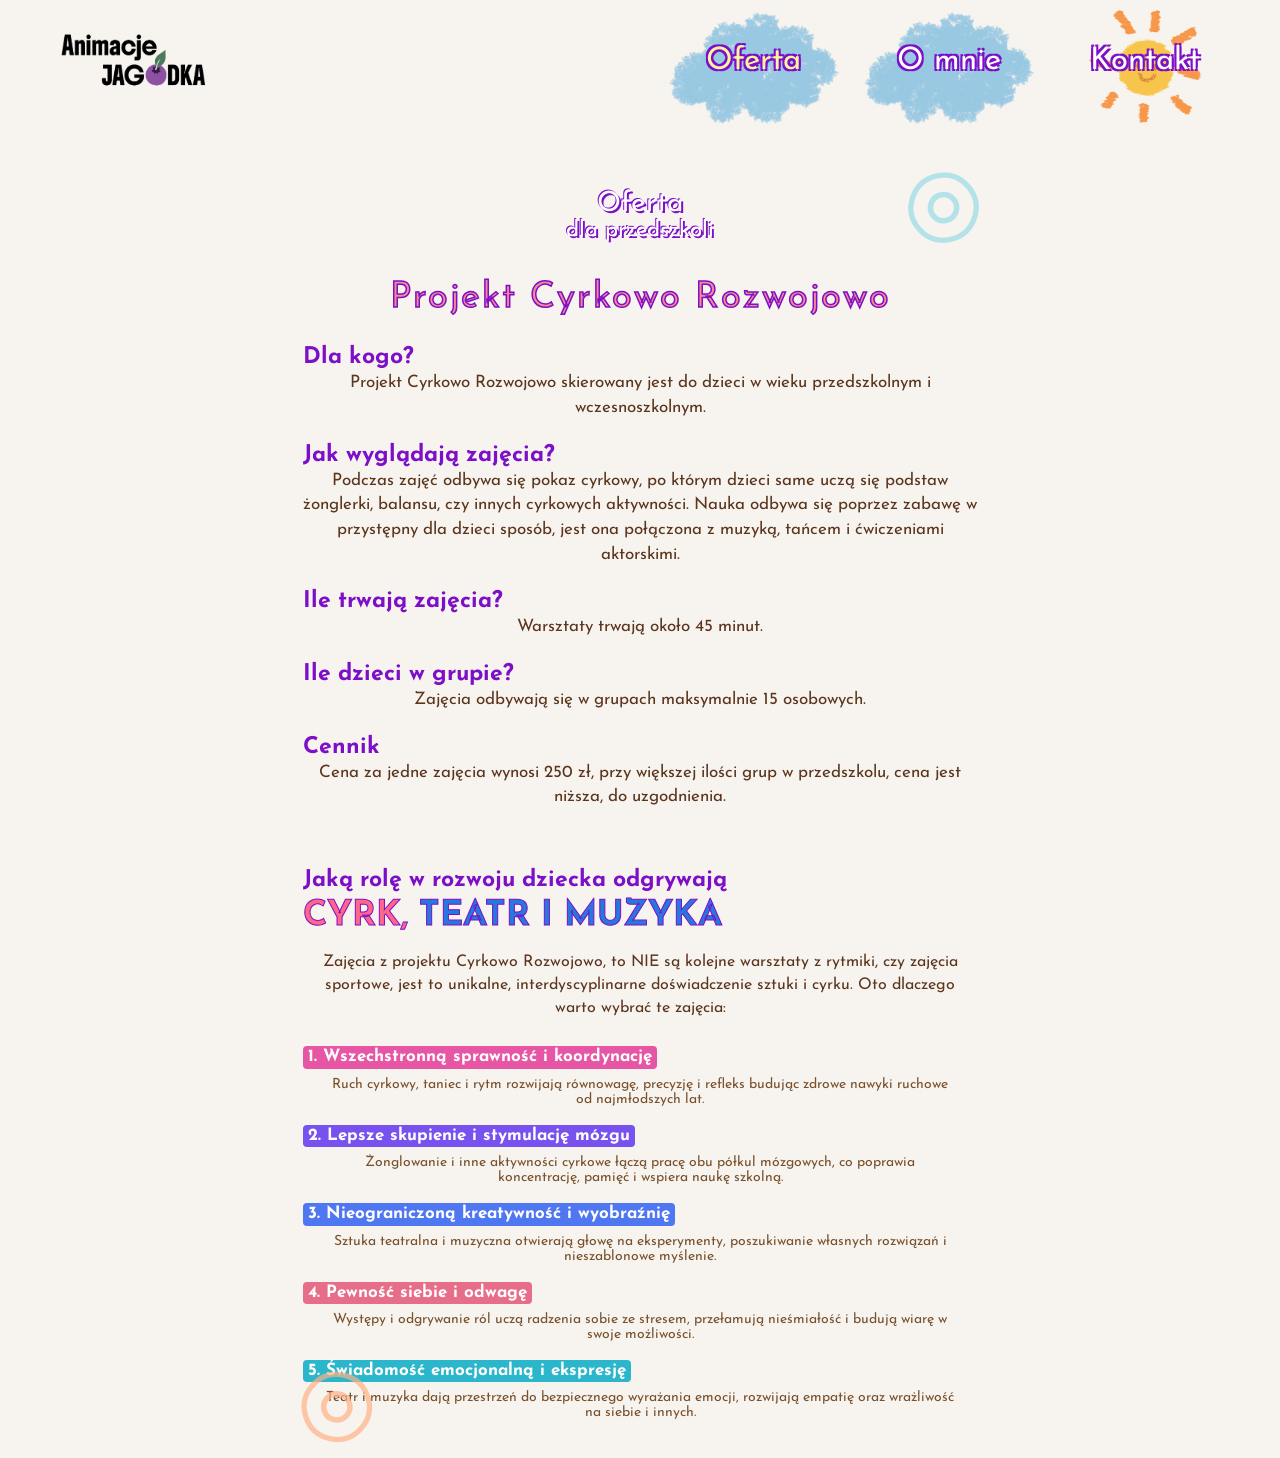
==== commit 874b7e52: "wip" ====
--- a/cyrkowo-rozwojowo.html
+++ b/cyrkowo-rozwojowo.html
@@ -6,6 +6,9 @@
     <title>Cyrkowo Rozwojowo | Animacje Jagódka</title>
     <meta name="description"
           content="Projekt Cyrkowo Rozwojowo — twórcze zajęcia cyrkowe dla dzieci w wieku przedszkolnym.">
+    <link rel="preconnect" href="https://fonts.googleapis.com">
+    <link rel="preconnect" href="https://fonts.gstatic.com" crossorigin>
+    <link href="https://fonts.googleapis.com/css2?family=Josefin+Sans:ital,wght@0,100..700;1,100..700&display=swap" rel="stylesheet">
     <link rel="stylesheet" href="css/styles.css">
 </head>
 <body class="offer-page">
--- a/css/styles.css
+++ b/css/styles.css
@@ -5,7 +5,8 @@
     --cream: #fff2c2;
     --purple: #7d0fc8;
     --blue: #167ebd;
-    --ink: #5b351d
+    --ink: #5b351d;
+    --page-background: #f7f4ef
 }
 
 * {
@@ -17,10 +18,12 @@
 }
 
 body {
+    --header-background: var(--page-background);
     margin: 0;
-    font-family: "Comic Sans MS", "Comic Sans", cursive;
+    font-family: "Josefin Sans", sans-serif;
+    font-weight: 400;
     color: #fff;
-    background: var(--green)
+    background: var(--page-background)
 }
 
 a {
@@ -32,7 +35,7 @@
     position: relative;
     z-index: 5;
     height: 150px;
-    background: var(--green);
+    background: var(--page-background);
     pointer-events: none
 }
 
@@ -67,33 +70,42 @@
 
 .nav-links {
     display: flex;
-    gap: clamp(34px, 7vw, 92px);
-    padding-top: 48px
+    gap: clamp(8px, 2vw, 28px);
+    padding-top: 10px
 }
 
 .nav-links a {
     position: relative;
     z-index: 0;
+    display: flex;
+    align-items: center;
+    justify-content: center;
+    width: 170px;
+    height: 115px;
+    padding-bottom: 12px;
     color: #fff;
     font-size: 31px;
-    font-weight: 700;
+    font-weight: 400;
     line-height: 1;
-    text-shadow: -2px -2px 0 var(--purple), 2px -2px 0 var(--purple), -2px 2px 0 var(--purple), 2px 2px 0 var(--purple)
+    text-shadow: -2px -2px 0 var(--purple), 2px -2px 0 var(--purple), -2px 2px 0 var(--purple), 2px 2px 0 var(--purple);
+    background-color: var(--header-background);
+    background-image: url('../assets/cloud-header.png');
+    background-position: center;
+    background-size: contain;
+    background-repeat: no-repeat;
+    background-blend-mode: multiply
 }
 
 .nav-links a:before {
-    content: "";
-    position: absolute;
-    z-index: -1;
-    inset: -17px -27px;
-    background: #addddd;
-    opacity: .85;
-    border-radius: 44% 56% 48% 52%
+    display: none
 }
 
 .nav-links a:last-child:before {
-    background: #fff02e;
-    border-radius: 50%
+    display: none
+}
+
+.nav-links a:last-child {
+    background-image: url('../assets/sun-header.png')
 }
 
 .nav-links a[aria-current=page] {
@@ -110,7 +122,7 @@
 .home-copy {
     position: relative;
     z-index: 2;
-    width: min(760px, 100% - 260px);
+    width: min(1100px, calc(100% - 34px));
     margin: 0 auto;
     text-align: center
 }
@@ -120,7 +132,7 @@
     color: var(--cream);
     font-size: clamp(32px, 4.3vw, 58px);
     line-height: 1.2;
-    font-weight: 700;
+    font-weight: 400;
     text-shadow: 3px 3px #8a6844
 }
 
@@ -145,7 +157,7 @@
     list-style: none;
     font-size: clamp(23px, 3vw, 38px);
     line-height: 1.1;
-    font-weight: 700
+    font-weight: 400
 }
 
 .home-skills li {
@@ -177,7 +189,7 @@
     margin: 65px 0 30px;
     color: var(--cream);
     font-size: clamp(21px, 2.7vw, 34px);
-    font-weight: 700;
+    font-weight: 400;
     text-shadow: 2px 2px #98704d
 }
 
@@ -191,45 +203,37 @@
     mix-blend-mode: multiply
 }
 
-.juggling {
+.home-decoration {
     position: absolute;
-    right: 1%;
-    top: 46%;
-    width: 190px;
-    height: 260px
-}
-
-.juggling i {
-    position: absolute;
-    width: 62px;
-    height: 116px;
-    border-radius: 50%;
-    background: repeating-linear-gradient(35deg, #7c55b0 0 22px, #78c5b3 23px 46px);
-    transform: rotate(29deg)
-}
-
-.juggling i:nth-child(2) {
+    z-index: 1;
+    height: auto;
+    mix-blend-mode: multiply;
+    pointer-events: none
+}
+
+.home-circles-lower {
     right: 0;
-    top: 45px;
-    background: repeating-linear-gradient(-35deg, #c8d55c 0 22px, #e7d55c 23px 46px)
-}
-
-.juggling b {
-    position: absolute;
-    width: 18px;
-    height: 10px;
-    background: #89ced1;
-    transform: rotate(23deg);
-    top: -30px;
-    left: 10px;
-    box-shadow: 66px -43px 0 #89ced1, 116px -4px 0 #89ced1
+    top: 48%;
+    width: 102px
+}
+
+.home-circles-right {
+    right: 0;
+    top: 25%;
+    width: 162px
+}
+
+.home-toys {
+    right: 0;
+    bottom: 0;
+    width: min(22vw, 259px)
 }
 
 .about-layout {
     min-height: 100vh;
     display: grid;
     grid-template-columns:41% 59%;
-    background: var(--red)
+    background: var(--page-background)
 }
 
 .about-photo {
@@ -244,7 +248,8 @@
     flex-direction: column;
     align-items: center;
     justify-content: center;
-    text-align: center
+    text-align: center;
+    color: var(--ink)
 }
 
 .about-copy h1, .contact-content h1 {
@@ -258,7 +263,7 @@
     max-width: 590px;
     margin: 0;
     font-size: clamp(18px, 2vw, 27px);
-    font-weight: 700;
+    font-weight: 400;
     line-height: 1.47
 }
 
@@ -289,7 +294,8 @@
 }
 
 .offer-page, .contact-page {
-    background: var(--orange)
+    --header-background: var(--page-background);
+    background: var(--page-background)
 }
 
 .offer-content {
@@ -297,6 +303,7 @@
     min-height: 100vh;
     margin: auto;
     padding: 42px 13px 30px;
+    color: var(--ink);
     text-align: center
 }
 
@@ -331,14 +338,14 @@
 .offer-details p {
     margin: 0;
     font-size: 17px;
-    font-weight: 700;
+    font-weight: 400;
     line-height: 1.45
 }
 
 .benefits {
     margin: 35px -13px -30px;
     padding: 1px 13px 20px;
-    background: rgba(255, 190, 85, .75)
+    background: transparent
 }
 
 .benefits > h3 {
@@ -357,7 +364,7 @@
     margin: 0 auto 26px;
     max-width: 640px;
     font-size: 16px;
-    font-weight: 700;
+    font-weight: 400;
     line-height: 1.45
 }
 
@@ -409,7 +416,7 @@
     margin: 8px 20px 0;
     color: #79512d;
     font-size: 14px;
-    font-weight: 700;
+    font-weight: 400;
     text-align: center
 }
 
@@ -428,7 +435,7 @@
 .contact-content address {
     display: grid;
     gap: 25px;
-    font: normal 700 clamp(20px, 3vw, 31px)/1.2 Arial, sans-serif;
+    font: normal 400 clamp(20px, 3vw, 31px)/1.2 "Josefin Sans", sans-serif;
     color: #111
 }
 
@@ -440,7 +447,7 @@
 
 .contact-content address span {
     color: #fff;
-    font: 44px/.5 "Comic Sans MS", cursive;
+    font: 400 44px/.5 "Josefin Sans", sans-serif;
     text-shadow: 1px 1px #4ebadb;
     vertical-align: -6px
 }
@@ -471,7 +478,7 @@
     top: -40px;
     left: -28px;
     color: #c64d59;
-    font: 68px/1 sans-serif
+    font: 400 68px/1 "Josefin Sans", sans-serif
 }
 
 .flowers i:last-child {
@@ -489,7 +496,7 @@
     .site-header {
         position: relative;
         height: 81px;
-        background: rgba(76, 177, 126, .95)
+        background: var(--page-background)
     }
 
     .home-page .site-header {
@@ -521,6 +528,18 @@
         display: none
     }
 
+    .nav-links {
+        gap: 2px;
+        padding-top: 0
+    }
+
+    .nav-links a {
+        width: 76px;
+        height: 58px;
+        padding: 0 0 5px;
+        background-size: contain
+    }
+
     .home-hero {
         min-height: 100vh;
         padding-top: 170px
@@ -543,9 +562,21 @@
         opacity: .72
     }
 
-    .juggling {
-        opacity: .5;
-        right: -80px
+    .home-circles-lower {
+        top: 43%;
+        right: -25px;
+        width: 82px
+    }
+
+    .home-circles-right {
+        top: 25%;
+        right: -55px;
+        width: 120px
+    }
+
+    .home-toys {
+        right: -35px;
+        width: 150px
     }
 
     .about-layout {
@@ -594,6 +625,11 @@
 
     .nav-links a {
         font-size: 14px
+    }
+
+    .nav-links a {
+        width: 68px;
+        height: 54px
     }
 
     .about-layout {
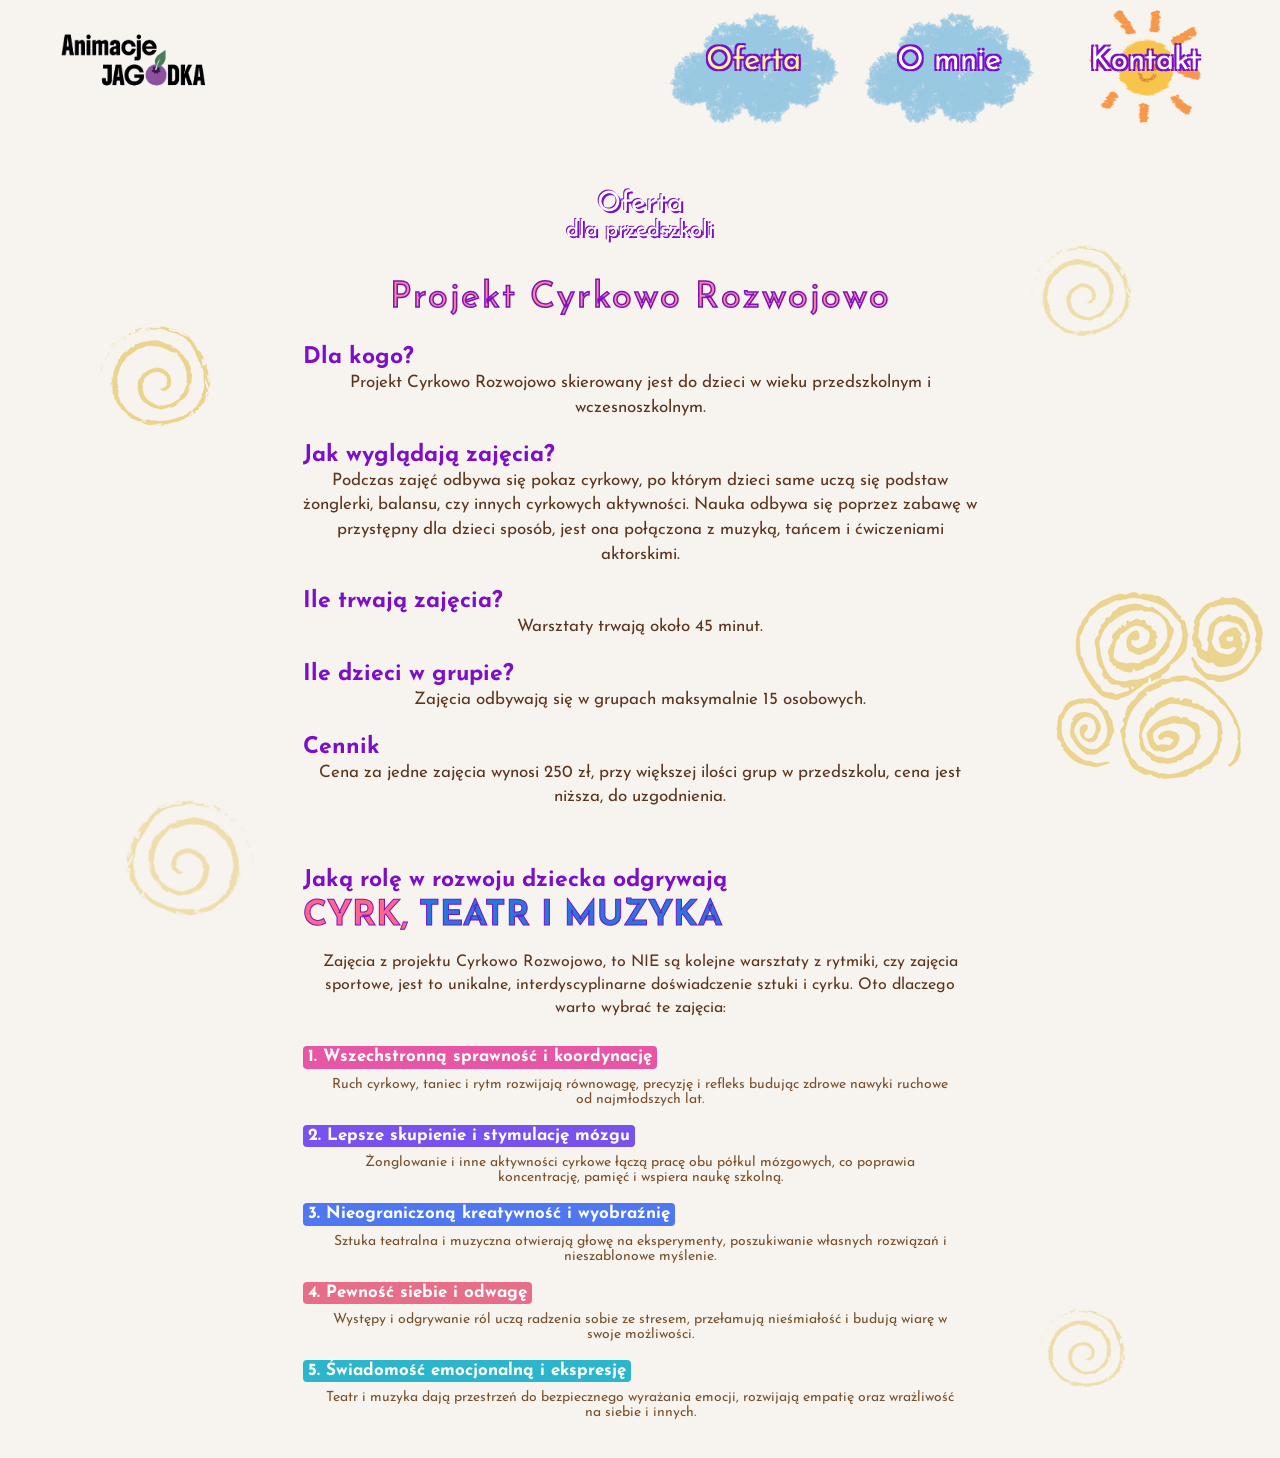
==== commit c7f40130: "wip" ====
--- a/cyrkowo-rozwojowo.html
+++ b/cyrkowo-rozwojowo.html
@@ -24,7 +24,12 @@
         </div>
     </nav>
 </header>
-<main class="offer-content doodles">
+<main class="offer-content">
+    <img class="offer-decoration offer-circles-small" src="assets/circles-3-cyrkowo-rozwojowo.png" alt="" aria-hidden="true">
+    <img class="offer-decoration offer-circles-large" src="assets/circles4-cyrkowo-rozwojowo.png" alt="" aria-hidden="true">
+    <img class="offer-decoration offer-circle-accent offer-circle-accent-top" src="assets/circles-3-cyrkowo-rozwojowo.png" alt="" aria-hidden="true">
+    <img class="offer-decoration offer-circle-accent offer-circle-accent-middle" src="assets/circles-3-cyrkowo-rozwojowo.png" alt="" aria-hidden="true">
+    <img class="offer-decoration offer-circle-accent offer-circle-accent-bottom" src="assets/circles-3-cyrkowo-rozwojowo.png" alt="" aria-hidden="true">
     <header class="offer-heading"><p>Oferta<br><span>dla przedszkoli</span></p>
         <h1>Projekt Cyrkowo Rozwojowo</h1></header>
     <section class="offer-details" aria-label="Informacje o projekcie">
--- a/css/styles.css
+++ b/css/styles.css
@@ -298,13 +298,68 @@
     background: var(--page-background)
 }
 
+.offer-page {
+    overflow-x: hidden
+}
+
 .offer-content {
+    position: relative;
     max-width: 700px;
     min-height: 100vh;
     margin: auto;
     padding: 42px 13px 30px;
     color: var(--ink);
     text-align: center
+}
+
+.offer-content > :not(.offer-decoration) {
+    position: relative;
+    z-index: 1
+}
+
+.offer-decoration {
+    position: absolute;
+    z-index: 0;
+    height: auto;
+    mix-blend-mode: multiply;
+    pointer-events: none
+}
+
+.offer-circles-small {
+    top: 12%;
+    left: -190px;
+    width: 122px
+}
+
+.offer-circles-large {
+    top: 31%;
+    right: -310px;
+    width: 279px
+}
+
+.offer-circle-accent {
+    opacity: .7
+}
+
+.offer-circle-accent-top {
+    top: 6%;
+    right: -150px;
+    width: 110px;
+    transform: rotate(-9deg)
+}
+
+.offer-circle-accent-middle {
+    top: 48%;
+    left: -175px;
+    width: 140px;
+    transform: rotate(8deg) scaleX(-1)
+}
+
+.offer-circle-accent-bottom {
+    right: -145px;
+    bottom: 5%;
+    width: 95px;
+    transform: rotate(5deg)
 }
 
 .offer-heading p {
@@ -604,6 +659,36 @@
         padding-top: 20px
     }
 
+    .offer-circles-small {
+        top: 11%;
+        left: -35px;
+        width: 82px
+    }
+
+    .offer-circles-large {
+        top: 35%;
+        right: -80px;
+        width: 170px
+    }
+
+    .offer-circle-accent-top {
+        top: 7%;
+        right: -28px;
+        width: 75px
+    }
+
+    .offer-circle-accent-middle {
+        top: 51%;
+        left: -42px;
+        width: 105px
+    }
+
+    .offer-circle-accent-bottom {
+        right: -30px;
+        bottom: 4%;
+        width: 85px
+    }
+
     .contact-content {
         min-height: calc(100vh - 81px);
         padding-top: 55px
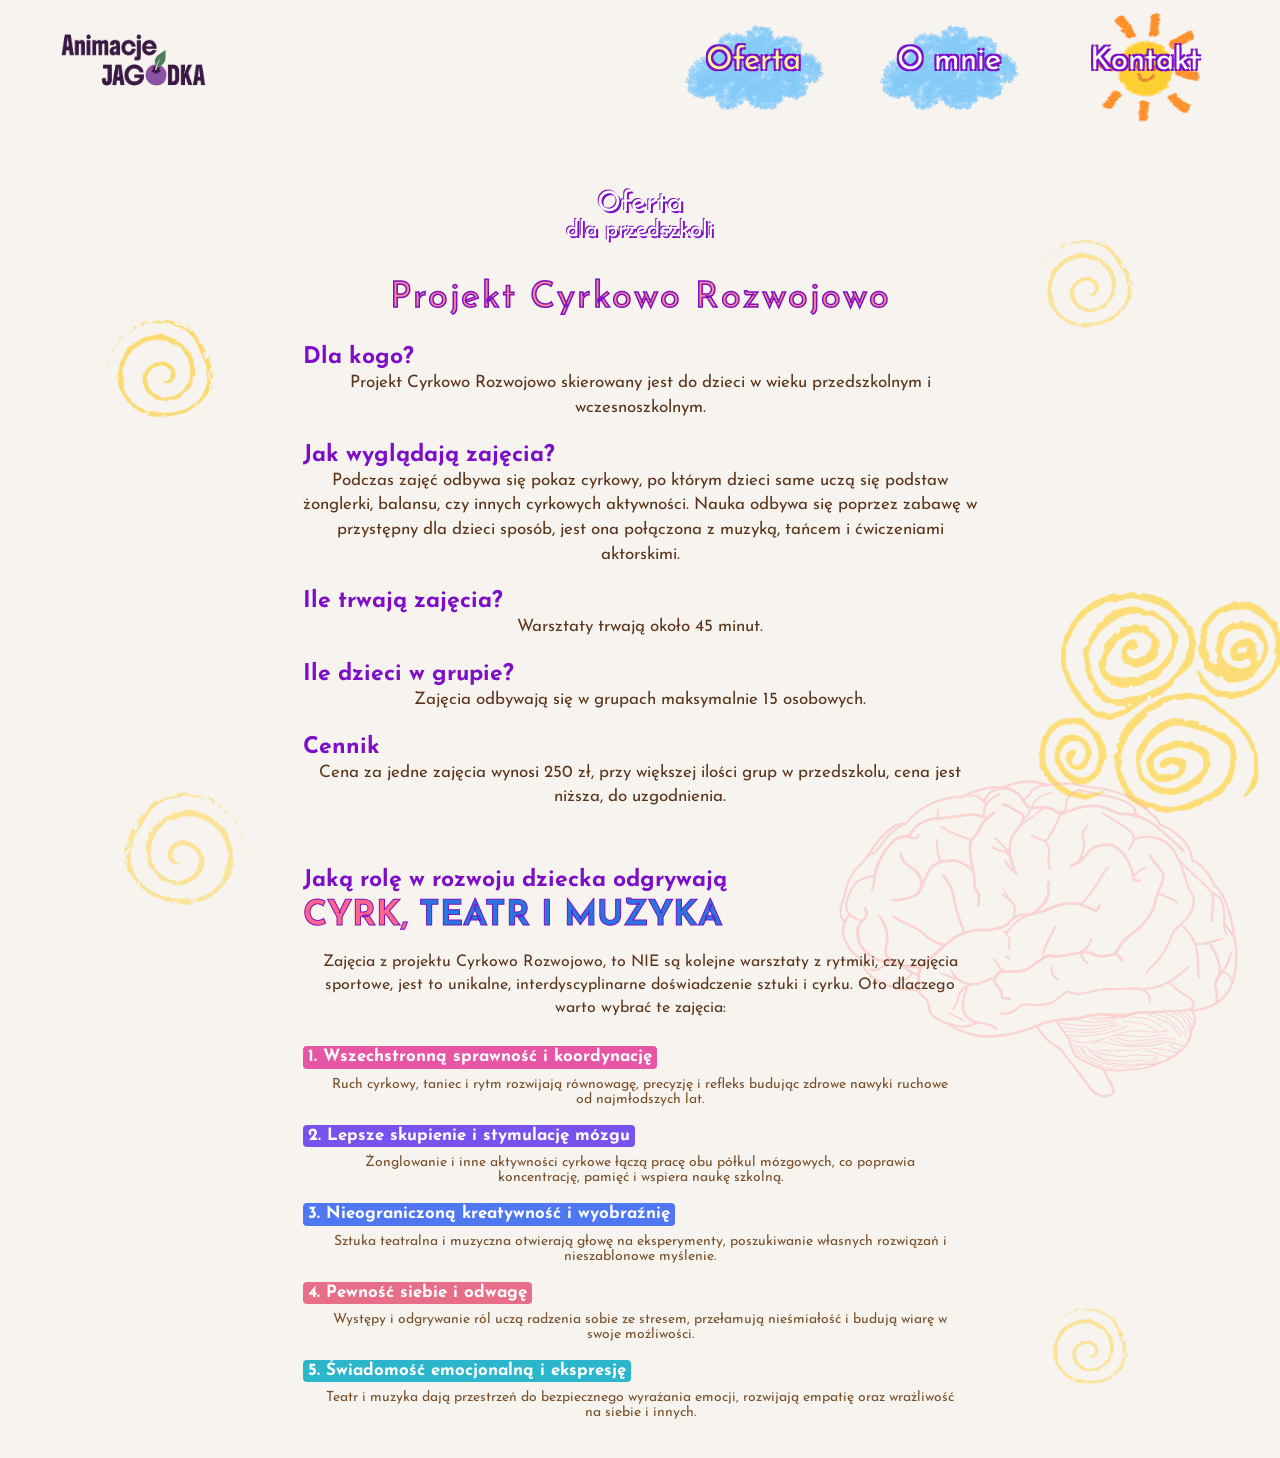
==== commit ada1546c: "wip" ====
--- a/cyrkowo-rozwojowo.html
+++ b/cyrkowo-rozwojowo.html
@@ -25,11 +25,11 @@
     </nav>
 </header>
 <main class="offer-content">
-    <img class="offer-decoration offer-circles-small" src="assets/circles-3-cyrkowo-rozwojowo.png" alt="" aria-hidden="true">
+    <img class="offer-decoration offer-circles-small" src="assets/circles3-cyrkowo-rozwojowo.png" alt="" aria-hidden="true">
     <img class="offer-decoration offer-circles-large" src="assets/circles4-cyrkowo-rozwojowo.png" alt="" aria-hidden="true">
-    <img class="offer-decoration offer-circle-accent offer-circle-accent-top" src="assets/circles-3-cyrkowo-rozwojowo.png" alt="" aria-hidden="true">
-    <img class="offer-decoration offer-circle-accent offer-circle-accent-middle" src="assets/circles-3-cyrkowo-rozwojowo.png" alt="" aria-hidden="true">
-    <img class="offer-decoration offer-circle-accent offer-circle-accent-bottom" src="assets/circles-3-cyrkowo-rozwojowo.png" alt="" aria-hidden="true">
+    <img class="offer-decoration offer-circle-accent offer-circle-accent-top" src="assets/circles3-cyrkowo-rozwojowo.png" alt="" aria-hidden="true">
+    <img class="offer-decoration offer-circle-accent offer-circle-accent-middle" src="assets/circles3-cyrkowo-rozwojowo.png" alt="" aria-hidden="true">
+    <img class="offer-decoration offer-circle-accent offer-circle-accent-bottom" src="assets/circles3-cyrkowo-rozwojowo.png" alt="" aria-hidden="true">
     <header class="offer-heading"><p>Oferta<br><span>dla przedszkoli</span></p>
         <h1>Projekt Cyrkowo Rozwojowo</h1></header>
     <section class="offer-details" aria-label="Informacje o projekcie">
@@ -47,7 +47,9 @@
         <p>Cena za jedne zajęcia wynosi 250 zł, przy większej ilości grup w przedszkolu, cena jest niższa, do
             uzgodnienia.</p>
     </section>
-    <section class="benefits" aria-labelledby="benefits-title"><h2 id="benefits-title">Jaką rolę w rozwoju dziecka
+    <section class="benefits" aria-labelledby="benefits-title">
+        <img class="benefits-brain" src="assets/brain-cyrkowo-rozwojowo.png" alt="" aria-hidden="true">
+        <h2 id="benefits-title">Jaką rolę w rozwoju dziecka
         odgrywają</h2>
         <h3><span>CYRK,</span> TEATR I MUZYKA</h3>
         <p>Zajęcia z projektu Cyrkowo Rozwojowo, to NIE są kolejne warsztaty z rytmiki, czy zajęcia sportowe, jest to
--- a/css/styles.css
+++ b/css/styles.css
@@ -18,7 +18,6 @@
 }
 
 body {
-    --header-background: var(--page-background);
     margin: 0;
     font-family: "Josefin Sans", sans-serif;
     font-weight: 400;
@@ -88,12 +87,10 @@
     font-weight: 400;
     line-height: 1;
     text-shadow: -2px -2px 0 var(--purple), 2px -2px 0 var(--purple), -2px 2px 0 var(--purple), 2px 2px 0 var(--purple);
-    background-color: var(--header-background);
     background-image: url('../assets/cloud-header.png');
     background-position: center;
     background-size: contain;
-    background-repeat: no-repeat;
-    background-blend-mode: multiply
+    background-repeat: no-repeat
 }
 
 .nav-links a:before {
@@ -199,15 +196,13 @@
     left: 0;
     top: 0;
     width: min(48vw, 543px);
-    height: auto;
-    mix-blend-mode: multiply
+    height: auto
 }
 
 .home-decoration {
     position: absolute;
     z-index: 1;
     height: auto;
-    mix-blend-mode: multiply;
     pointer-events: none
 }
 
@@ -230,18 +225,36 @@
 }
 
 .about-layout {
+    position: relative;
     min-height: 100vh;
     display: grid;
     grid-template-columns:41% 59%;
-    background: var(--page-background)
+    background: var(--page-background);
+    overflow: hidden
 }
 
 .about-photo {
+    position: relative;
+    z-index: 1;
     min-height: 100vh;
-    background: url('../assets/jagoda-stasienko.jpg') center/cover no-repeat
+    display: flex;
+    align-items: center;
+    justify-content: center;
+    padding: 5%
+}
+
+.about-photo img {
+    display: block;
+    max-width: 67.5%;
+    max-height: 67.5vh;
+    width: auto;
+    height: auto;
+    object-fit: contain
 }
 
 .about-copy {
+    position: relative;
+    z-index: 3;
     min-height: 100vh;
     padding: 55px max(38px, 8vw) 45px;
     display: flex;
@@ -252,6 +265,38 @@
     color: var(--ink)
 }
 
+.about-decoration {
+    position: absolute;
+    z-index: 2;
+    width: clamp(150px, 20vw, 279px);
+    height: auto;
+    pointer-events: none
+}
+
+.about-decoration-top-left {
+    top: -105px;
+    left: -105px;
+    transform: rotate(-22deg)
+}
+
+.about-decoration-top-right {
+    top: -115px;
+    right: -80px;
+    transform: rotate(53deg) scale(.85)
+}
+
+.about-decoration-bottom-left {
+    bottom: -110px;
+    left: -75px;
+    transform: rotate(118deg) scale(.9)
+}
+
+.about-decoration-bottom-right {
+    right: -115px;
+    bottom: -90px;
+    transform: rotate(-67deg)
+}
+
 .about-copy h1, .contact-content h1 {
     margin: 0 0 24px;
     color: #fff;
@@ -294,7 +339,6 @@
 }
 
 .offer-page, .contact-page {
-    --header-background: var(--page-background);
     background: var(--page-background)
 }
 
@@ -321,7 +365,6 @@
     position: absolute;
     z-index: 0;
     height: auto;
-    mix-blend-mode: multiply;
     pointer-events: none
 }
 
@@ -398,9 +441,27 @@
 }
 
 .benefits {
+    position: relative;
     margin: 35px -13px -30px;
     padding: 1px 13px 20px;
     background: transparent
+}
+
+.benefits > :not(.benefits-brain) {
+    position: relative;
+    z-index: 1
+}
+
+.benefits-brain {
+    position: absolute;
+    z-index: 0;
+    top: -65px;
+    right: -245px;
+    width: 390px;
+    height: auto;
+    opacity: .45;
+    transform: rotate(-8deg);
+    pointer-events: none
 }
 
 .benefits > h3 {
@@ -507,44 +568,13 @@
     vertical-align: -6px
 }
 
-.flowers {
+.contact-flower {
     position: absolute;
-    right: 8%;
-    bottom: 13%;
-    width: 160px;
-    height: 135px;
-    border-bottom: 13px solid #73bf10;
-    transform: rotate(8deg)
-}
-
-.flowers i {
-    position: absolute;
-    bottom: 0;
-    left: 45px;
-    width: 11px;
-    height: 90px;
-    background: #71c20a;
-    transform: rotate(-16deg)
-}
-
-.flowers i:before {
-    content: "✿";
-    position: absolute;
-    top: -40px;
-    left: -28px;
-    color: #c64d59;
-    font: 400 68px/1 "Josefin Sans", sans-serif
-}
-
-.flowers i:last-child {
-    left: 104px;
-    height: 68px;
-    transform: rotate(14deg)
-}
-
-.flowers i:last-child:before {
-    color: #d65ecf;
-    font-size: 50px
+    right: 5%;
+    bottom: 5%;
+    width: clamp(240px, 32vw, 467px);
+    height: auto;
+    pointer-events: none
 }
 
 @media (max-width: 700px) {
@@ -643,6 +673,11 @@
         min-height: calc(100vh - 81px)
     }
 
+    .about-photo img {
+        max-width: 66%;
+        max-height: calc(67.5vh - 61px)
+    }
+
     .about-copy {
         padding: 30px 18px
     }
@@ -689,6 +724,13 @@
         width: 85px
     }
 
+    .benefits-brain {
+        top: -35px;
+        right: -105px;
+        width: 245px;
+        opacity: .35
+    }
+
     .contact-content {
         min-height: calc(100vh - 81px);
         padding-top: 55px
@@ -723,7 +765,16 @@
 
     .about-photo {
         min-height: 74vh;
-        background-position: center
+        padding: 24px
+    }
+
+    .about-photo img {
+        max-width: 61.5%;
+        max-height: 51vh
+    }
+
+    .about-decoration {
+        width: 165px
     }
 
     .about-copy {
@@ -763,10 +814,10 @@
         font-size: 18px
     }
 
-    .flowers {
-        opacity: .75;
-        right: 4%;
-        bottom: 10%
+    .contact-flower {
+        right: -20px;
+        bottom: 2%;
+        width: 210px
     }
 }
 
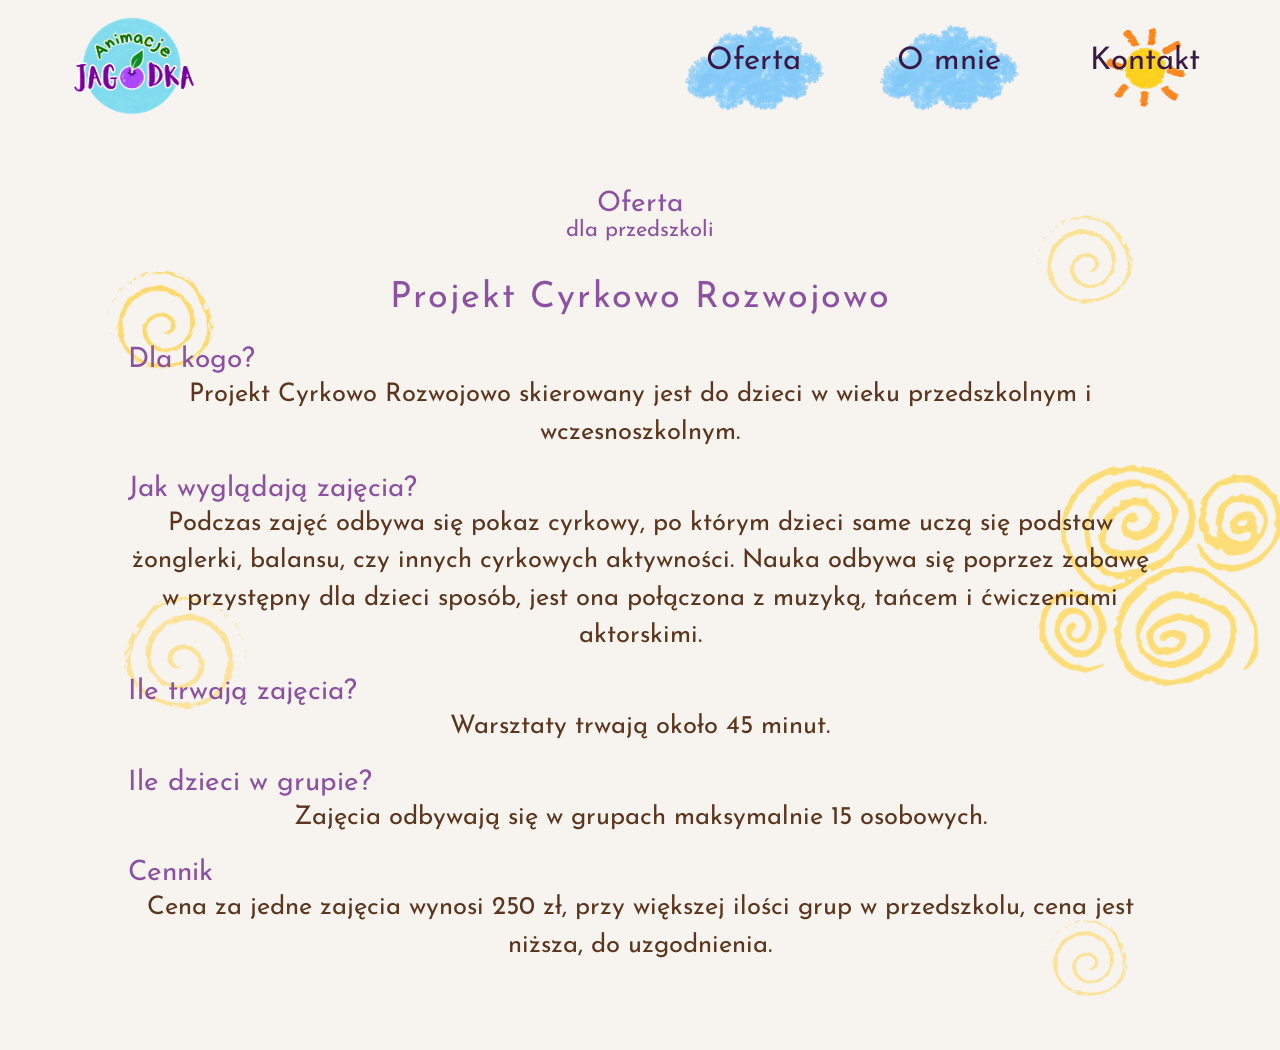
==== commit e2684f05: "wip" ====
--- a/cyrkowo-rozwojowo.html
+++ b/cyrkowo-rozwojowo.html
@@ -47,31 +47,6 @@
         <p>Cena za jedne zajęcia wynosi 250 zł, przy większej ilości grup w przedszkolu, cena jest niższa, do
             uzgodnienia.</p>
     </section>
-    <section class="benefits" aria-labelledby="benefits-title">
-        <img class="benefits-brain" src="assets/brain-cyrkowo-rozwojowo.png" alt="" aria-hidden="true">
-        <h2 id="benefits-title">Jaką rolę w rozwoju dziecka
-        odgrywają</h2>
-        <h3><span>CYRK,</span> TEATR I MUZYKA</h3>
-        <p>Zajęcia z projektu Cyrkowo Rozwojowo, to NIE są kolejne warsztaty z rytmiki, czy zajęcia sportowe, jest to
-            unikalne, interdyscyplinarne doświadczenie sztuki i cyrku. Oto dlaczego warto wybrać te zajęcia:</p>
-        <ol>
-            <li><h4>Wszechstronną sprawność i koordynację</h4>
-                <p>Ruch cyrkowy, taniec i rytm rozwijają równowagę, precyzję i refleks budując zdrowe nawyki ruchowe od
-                    najmłodszych lat.</p></li>
-            <li><h4>Lepsze skupienie i stymulację mózgu</h4>
-                <p>Żonglowanie i inne aktywności cyrkowe łączą pracę obu półkul mózgowych, co poprawia koncentrację,
-                    pamięć i wspiera naukę szkolną.</p></li>
-            <li><h4>Nieograniczoną kreatywność i wyobraźnię</h4>
-                <p>Sztuka teatralna i muzyczna otwierają głowę na eksperymenty, poszukiwanie własnych rozwiązań i
-                    nieszablonowe myślenie.</p></li>
-            <li><h4>Pewność siebie i odwagę</h4>
-                <p>Występy i odgrywanie ról uczą radzenia sobie ze stresem, przełamują nieśmiałość i budują wiarę w
-                    swoje możliwości.</p></li>
-            <li><h4>Świadomość emocjonalną i ekspresję</h4>
-                <p>Teatr i muzyka dają przestrzeń do bezpiecznego wyrażania emocji, rozwijają empatię oraz wrażliwość na
-                    siebie i innych.</p></li>
-        </ol>
-    </section>
 </main>
 </body>
 </html>
--- a/css/styles.css
+++ b/css/styles.css
@@ -126,11 +126,10 @@
 
 .home-eyebrow {
     margin: 34px 0 4px;
-    color: var(--cream);
+    color: #8c52a1;
     font-size: clamp(32px, 4.3vw, 58px);
     line-height: 1.2;
-    font-weight: 400;
-    text-shadow: 3px 3px #8a6844
+    font-weight: 400
 }
 
 .home-copy h1 {
@@ -179,15 +178,14 @@
 }
 
 .home-skills li:nth-child(6) {
-    color: #fff0b3
+    color: #45b8df
 }
 
 .home-more {
     margin: 65px 0 30px;
-    color: var(--cream);
+    color: #8c52a1;
     font-size: clamp(21px, 2.7vw, 34px);
-    font-weight: 400;
-    text-shadow: 2px 2px #98704d
+    font-weight: 400
 }
 
 .tree {
@@ -304,6 +302,14 @@
     text-shadow: -2px -2px 0 #173f8e, 2px -2px 0 #173f8e, -2px 2px 0 #173f8e, 2px 2px 0 #173f8e
 }
 
+.about-copy h1 {
+    color: #8c52a1;
+    font-size: 36px;
+    font-weight: 400;
+    letter-spacing: 2px;
+    text-shadow: none
+}
+
 .about-copy p {
     max-width: 590px;
     margin: 0;
@@ -348,7 +354,7 @@
 
 .offer-content {
     position: relative;
-    max-width: 700px;
+    max-width: 1050px;
     min-height: 100vh;
     margin: auto;
     padding: 42px 13px 30px;
@@ -370,13 +376,13 @@
 
 .offer-circles-small {
     top: 12%;
-    left: -190px;
+    left: -15px;
     width: 122px
 }
 
 .offer-circles-large {
     top: 31%;
-    right: -310px;
+    right: -135px;
     width: 279px
 }
 
@@ -386,20 +392,20 @@
 
 .offer-circle-accent-top {
     top: 6%;
-    right: -150px;
+    right: 25px;
     width: 110px;
     transform: rotate(-9deg)
 }
 
 .offer-circle-accent-middle {
     top: 48%;
-    left: -175px;
+    left: 0;
     width: 140px;
     transform: rotate(8deg) scaleX(-1)
 }
 
 .offer-circle-accent-bottom {
-    right: -145px;
+    right: 30px;
     bottom: 5%;
     width: 95px;
     transform: rotate(5deg)
@@ -407,10 +413,10 @@
 
 .offer-heading p {
     margin: 0;
-    color: #fff;
+    color: #8c52a1;
     font-size: 28px;
     line-height: .9;
-    text-shadow: -1.5px -1.5px var(--purple), 1.5px 1.5px var(--purple)
+    font-weight: 400
 }
 
 .offer-heading p span {
@@ -419,121 +425,26 @@
 
 .offer-heading h1 {
     margin: 38px 0 30px;
-    color: #f78a90;
+    color: #8c52a1;
     font-size: 36px;
     font-weight: 400;
-    letter-spacing: 2px;
-    -webkit-text-stroke: 1.5px var(--purple)
-}
-
-.offer-details h2, .benefits > h2 {
+    letter-spacing: 2px
+}
+
+.offer-details h2 {
     margin: 23px 0 2px;
-    color: var(--purple);
-    font-size: 23px;
+    color: #8c52a1;
+    font-size: 28px;
+    font-weight: 400;
     text-align: left
 }
 
 .offer-details p {
     margin: 0;
-    font-size: 17px;
+    color: var(--ink);
+    font-size: clamp(18px, 2vw, 27px);
     font-weight: 400;
-    line-height: 1.45
-}
-
-.benefits {
-    position: relative;
-    margin: 35px -13px -30px;
-    padding: 1px 13px 20px;
-    background: transparent
-}
-
-.benefits > :not(.benefits-brain) {
-    position: relative;
-    z-index: 1
-}
-
-.benefits-brain {
-    position: absolute;
-    z-index: 0;
-    top: -65px;
-    right: -245px;
-    width: 390px;
-    height: auto;
-    opacity: .45;
-    transform: rotate(-8deg);
-    pointer-events: none
-}
-
-.benefits > h3 {
-    margin: 7px 0 17px;
-    color: #2678dc;
-    font-size: 35px;
-    text-align: left;
-    -webkit-text-stroke: 1px var(--purple)
-}
-
-.benefits > h3 span {
-    color: #ff6689
-}
-
-.benefits > p {
-    margin: 0 auto 26px;
-    max-width: 640px;
-    font-size: 16px;
-    font-weight: 400;
-    line-height: 1.45
-}
-
-.benefits ol {
-    margin: 0;
-    padding: 0;
-    list-style: none;
-    counter-reset: points;
-    text-align: left
-}
-
-.benefits li {
-    counter-increment: points;
-    margin: 0 0 18px
-}
-
-.benefits h4 {
-    display: inline-block;
-    margin: 0;
-    padding: 1px 5px;
-    border-radius: 4px;
-    background: #e756a5;
-    color: #fff;
-    font-size: 17px;
-    line-height: 1.2
-}
-
-.benefits h4:before {
-    content: counter(points) ". "
-}
-
-.benefits li:nth-child(2) h4 {
-    background: #7852ef
-}
-
-.benefits li:nth-child(3) h4 {
-    background: #4f77f2
-}
-
-.benefits li:nth-child(4) h4 {
-    background: #e76e89
-}
-
-.benefits li:nth-child(5) h4 {
-    background: #2bb6cc
-}
-
-.benefits li p {
-    margin: 8px 20px 0;
-    color: #79512d;
-    font-size: 14px;
-    font-weight: 400;
-    text-align: center
+    line-height: 1.47
 }
 
 .contact-content {
@@ -724,13 +635,6 @@
         width: 85px
     }
 
-    .benefits-brain {
-        top: -35px;
-        right: -105px;
-        width: 245px;
-        opacity: .35
-    }
-
     .contact-content {
         min-height: calc(100vh - 81px);
         padding-top: 55px
@@ -782,24 +686,18 @@
         padding: 40px 24px 50px
     }
 
-    .about-copy p {
+    .about-copy p,
+    .offer-details p {
         font-size: 17px
     }
 
-    .offer-heading h1 {
+    .offer-heading h1,
+    .about-copy h1 {
         font-size: 29px
     }
 
-    .offer-details h2, .benefits > h2 {
-        font-size: 19px
-    }
-
-    .offer-details p {
-        font-size: 14px
-    }
-
-    .benefits > h3 {
-        font-size: 27px
+    .offer-details h2 {
+        font-size: 28px
     }
 
     .contact-content {
@@ -821,8 +719,28 @@
     }
 }
 
-/* Header inherits the visual background of the current page. */
+/* Keep the navigation visible while preserving the page underneath it. */
 .site-header,
 .home-page .site-header {
+    position: sticky;
+    top: 0;
+    z-index: 100;
     background: transparent;
 }
+
+/* The home header already overlays the hero, so it must not take up space. */
+.home-page .site-header {
+    position: fixed;
+    right: 0;
+    left: 0;
+}
+
+.site-header .nav-links a,
+.site-header .nav-links a[aria-current=page] {
+    color: #3a1945;
+    text-shadow: none;
+}
+
+.site-header .nav-links a:last-child {
+    background-size: auto 72%;
+}
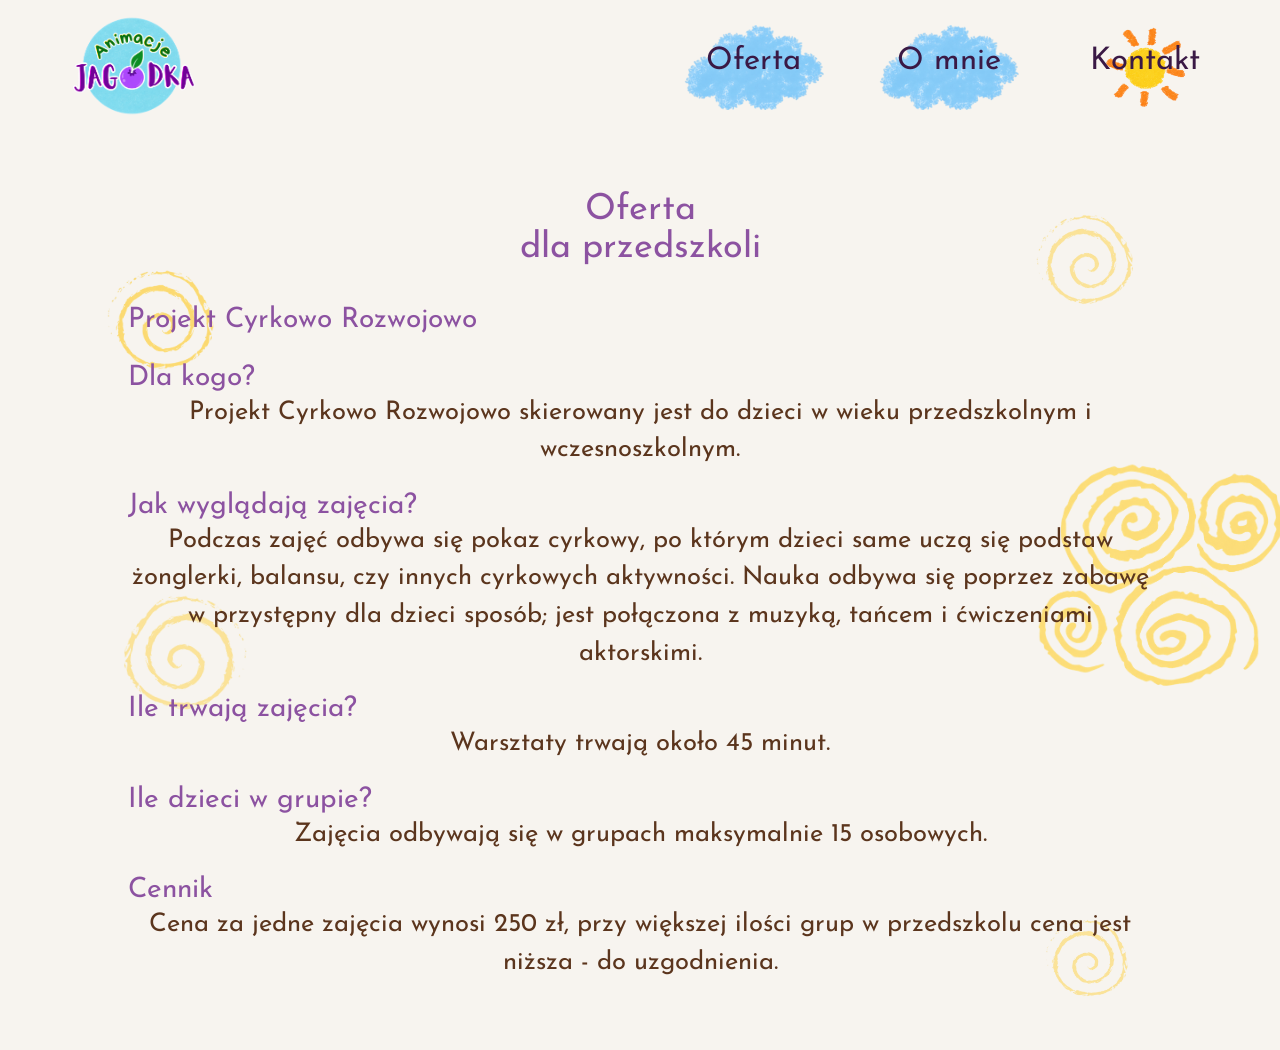
==== commit 3d7bafc5: "wip" ====
--- a/cyrkowo-rozwojowo.html
+++ b/cyrkowo-rozwojowo.html
@@ -37,15 +37,14 @@
         <p>Projekt Cyrkowo Rozwojowo skierowany jest do dzieci w wieku przedszkolnym i wczesnoszkolnym.</p>
         <h2>Jak wyglądają zajęcia?</h2>
         <p>Podczas zajęć odbywa się pokaz cyrkowy, po którym dzieci same uczą się podstaw żonglerki, balansu, czy innych
-            cyrkowych aktywności. Nauka odbywa się poprzez zabawę w przystępny dla dzieci sposób, jest ona połączona z
+            cyrkowych aktywności. Nauka odbywa się poprzez zabawę w przystępny dla dzieci sposób; jest połączona z
             muzyką, tańcem i ćwiczeniami aktorskimi.</p>
         <h2>Ile trwają zajęcia?</h2>
         <p>Warsztaty trwają około 45 minut.</p>
         <h2>Ile dzieci w grupie?</h2>
         <p>Zajęcia odbywają się w grupach maksymalnie 15 osobowych.</p>
         <h2>Cennik</h2>
-        <p>Cena za jedne zajęcia wynosi 250 zł, przy większej ilości grup w przedszkolu, cena jest niższa, do
-            uzgodnienia.</p>
+        <p>Cena za jedne zajęcia wynosi 250 zł, przy większej ilości grup w przedszkolu cena jest niższa - do uzgodnienia.</p>
     </section>
 </main>
 </body>
--- a/css/styles.css
+++ b/css/styles.css
@@ -222,13 +222,17 @@
     width: min(22vw, 259px)
 }
 
+.about-page {
+    overflow-x: hidden
+}
+
 .about-layout {
     position: relative;
     min-height: 100vh;
     display: grid;
     grid-template-columns:41% 59%;
     background: var(--page-background);
-    overflow: hidden
+    overflow: visible
 }
 
 .about-photo {
@@ -237,7 +241,7 @@
     min-height: 100vh;
     display: flex;
     align-items: center;
-    justify-content: center;
+    justify-content: flex-end;
     padding: 5%
 }
 
@@ -254,10 +258,10 @@
     position: relative;
     z-index: 3;
     min-height: 100vh;
-    padding: 55px max(38px, 8vw) 45px;
+    padding: 55px max(38px, 8vw) 45px clamp(10px, 1.5vw, 20px);
     display: flex;
     flex-direction: column;
-    align-items: center;
+    align-items: flex-start;
     justify-content: center;
     text-align: center;
     color: var(--ink)
@@ -272,13 +276,13 @@
 }
 
 .about-decoration-top-left {
-    top: -105px;
+    top: -255px;
     left: -105px;
     transform: rotate(-22deg)
 }
 
 .about-decoration-top-right {
-    top: -115px;
+    top: -265px;
     right: -80px;
     transform: rotate(53deg) scale(.85)
 }
@@ -414,21 +418,22 @@
 .offer-heading p {
     margin: 0;
     color: #8c52a1;
-    font-size: 28px;
-    line-height: .9;
-    font-weight: 400
+    font-size: 36px;
+    font-weight: 400;
+    line-height: 1.05;
+    text-align: center
 }
 
 .offer-heading p span {
-    font-size: 22px
+    font-size: inherit
 }
 
 .offer-heading h1 {
     margin: 38px 0 30px;
     color: #8c52a1;
-    font-size: 36px;
-    font-weight: 400;
-    letter-spacing: 2px
+    font-size: 28px;
+    font-weight: 400;
+    text-align: left
 }
 
 .offer-details h2 {
@@ -454,22 +459,27 @@
 }
 
 .contact-content h1 {
-    width: max-content;
+    width: 100%;
     margin: 0 0 48px;
-    font-size: 54px
+    color: #8c52a1;
+    font-size: 36px;
+    font-weight: 400;
+    line-height: 1.05;
+    text-align: left;
+    text-shadow: none
 }
 
 .contact-content address {
     display: grid;
     gap: 25px;
-    font: normal 400 clamp(20px, 3vw, 31px)/1.2 "Josefin Sans", sans-serif;
-    color: #111
+    font: normal 400 clamp(18px, 2vw, 27px)/1.47 "Josefin Sans", sans-serif;
+    color: var(--ink)
 }
 
 .contact-content address a {
     width: max-content;
     max-width: 75%;
-    text-shadow: 1px 1px #fff
+    text-shadow: none
 }
 
 .contact-content address span {
@@ -597,8 +607,17 @@
         margin-bottom: 18px
     }
 
-    .about-copy p {
+    .about-copy p,
+    .contact-content address {
         font-size: clamp(13px, 3.2vw, 20px)
+    }
+
+    .about-decoration-top-left {
+        top: -186px
+    }
+
+    .about-decoration-top-right {
+        top: -196px
     }
 
     .offer-content {
@@ -669,7 +688,8 @@
 
     .about-photo {
         min-height: 74vh;
-        padding: 24px
+        padding: 24px;
+        justify-content: center
     }
 
     .about-photo img {
@@ -683,15 +703,20 @@
 
     .about-copy {
         min-height: auto;
-        padding: 40px 24px 50px
+        padding: 40px 24px 50px;
+        align-items: center
     }
 
     .about-copy p,
-    .offer-details p {
+    .offer-details p,
+    .contact-content address {
         font-size: 17px
     }
 
-    .offer-heading h1,
+    .offer-heading h1 {
+        font-size: 28px
+    }
+
     .about-copy h1 {
         font-size: 29px
     }
@@ -705,11 +730,7 @@
     }
 
     .contact-content h1 {
-        font-size: 43px
-    }
-
-    .contact-content address {
-        font-size: 18px
+        font-size: 36px
     }
 
     .contact-flower {
